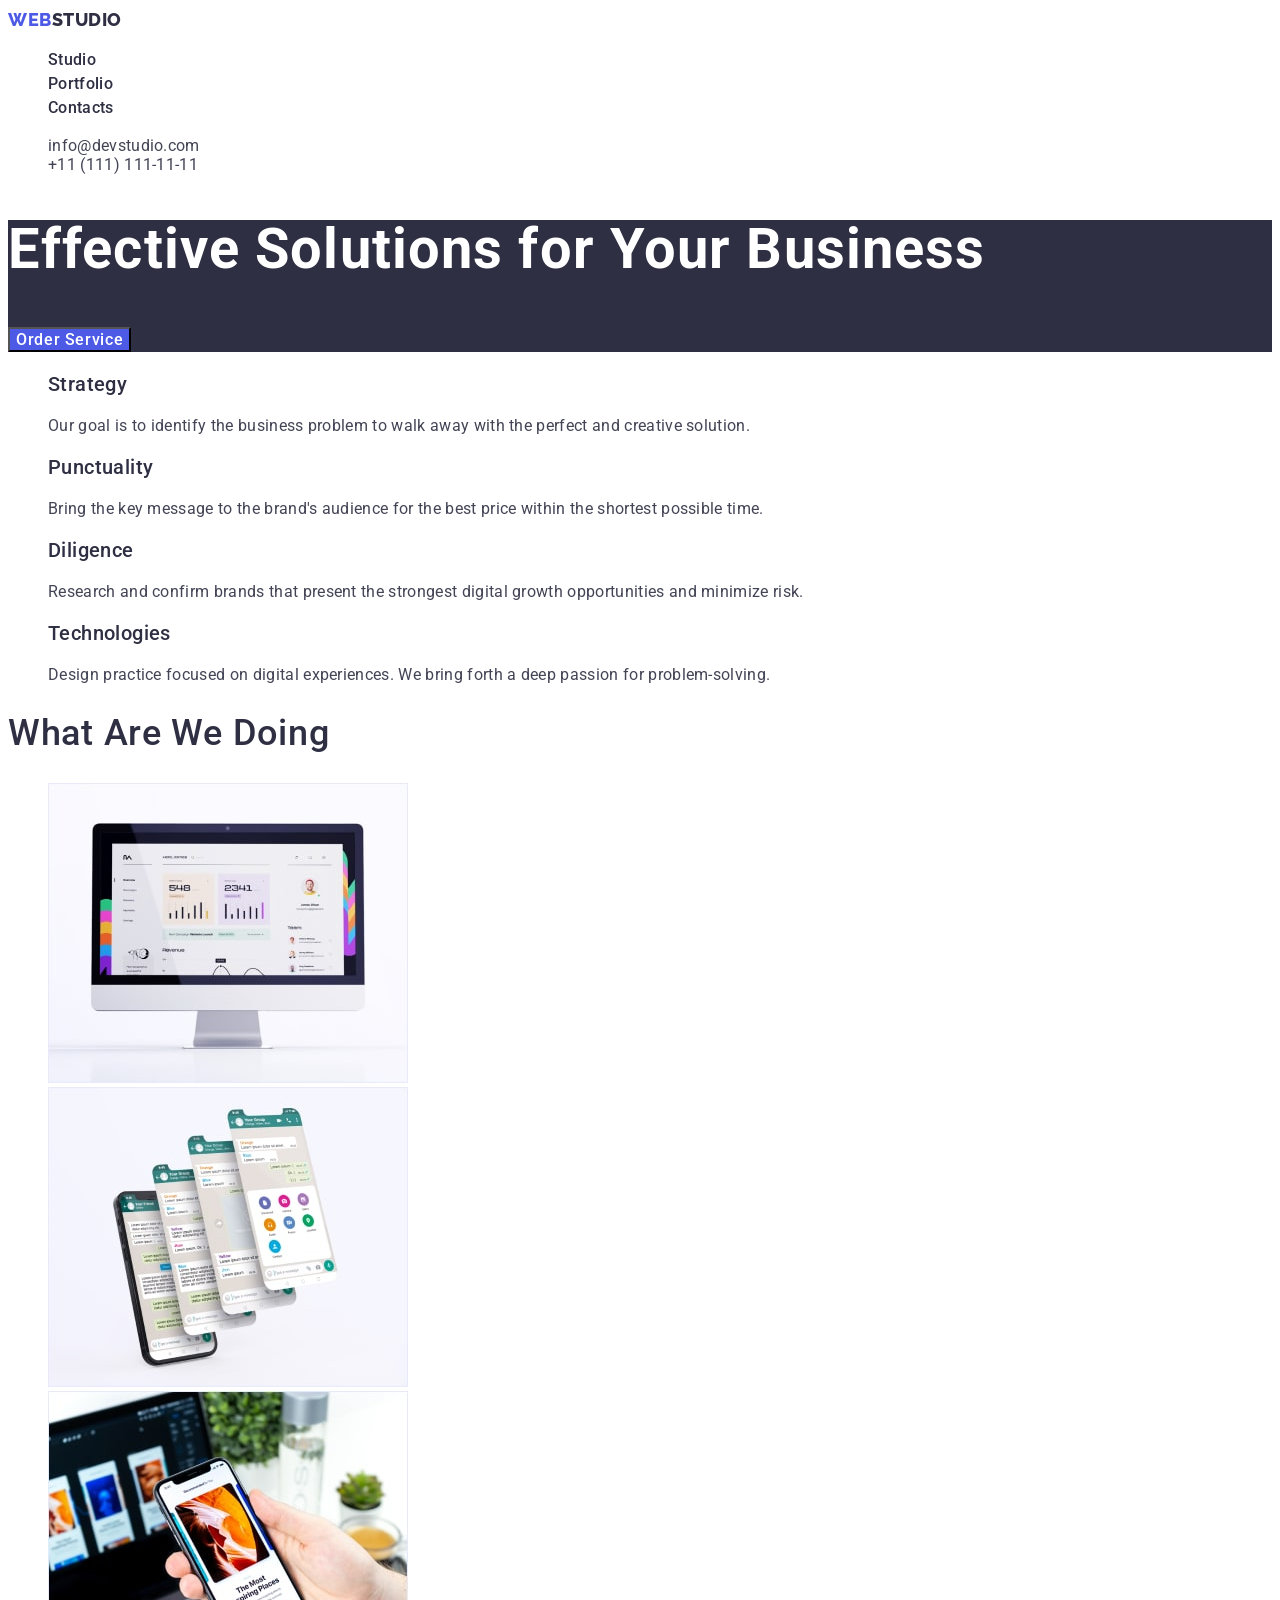
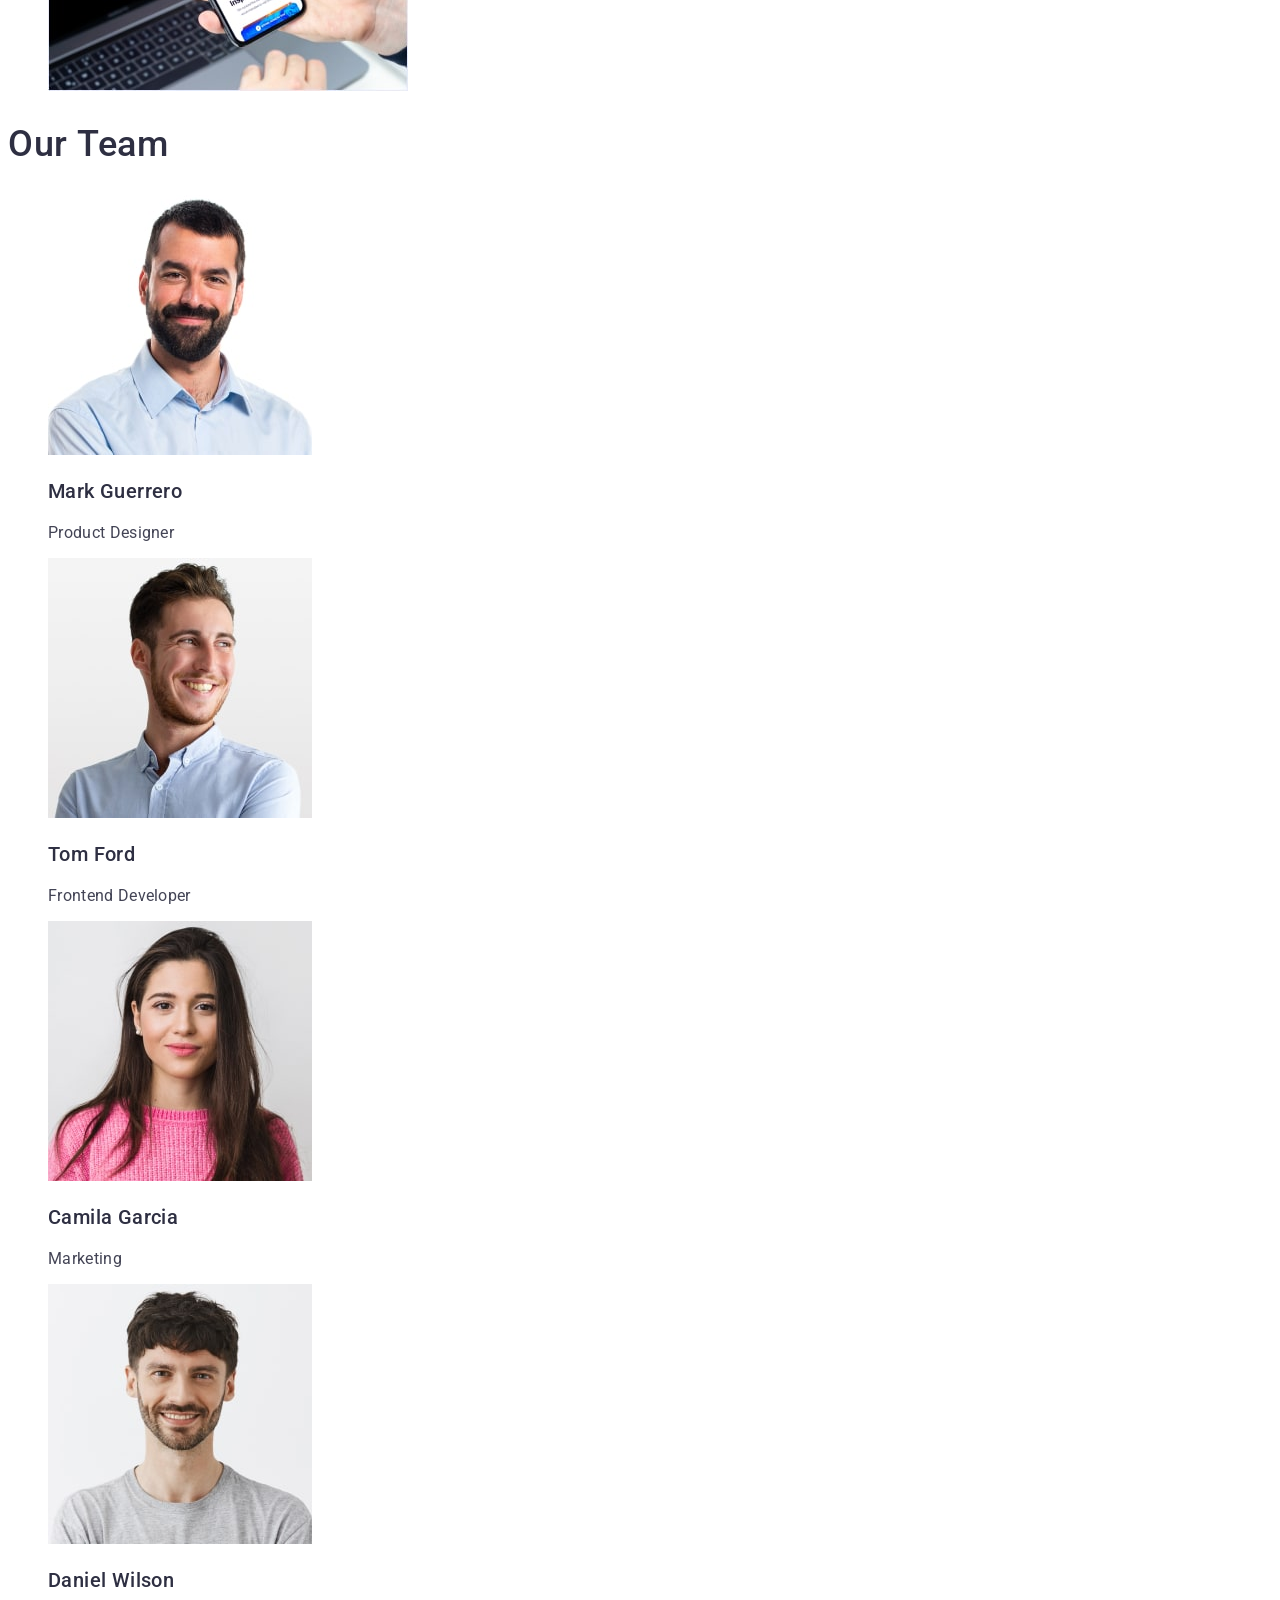
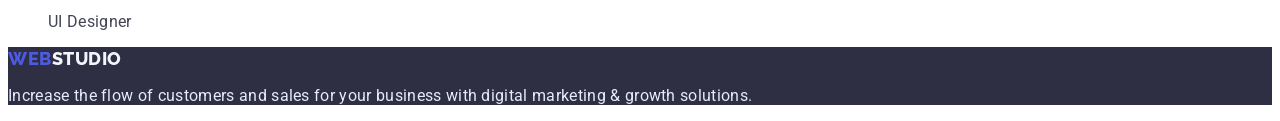
==== index.html @ fef31eae "Homework 3 start" ====
<!DOCTYPE html>
<html lang="en">
<head>
    <meta charset="UTF-8">
    <meta http-equiv="X-UA-Compatible" content="IE=edge">
    <meta name="viewport" content="width=device-width, initial-scale=1.0">
    <link rel="preconnect" href="https://fonts.googleapis.com">
    <link rel="preconnect" href="https://fonts.gstatic.com" crossorigin>
    <link href="https://fonts.googleapis.com/css2?family=Raleway:wght@800&family=Roboto:wght@400;500;700;900&display=swap" rel="stylesheet">
    <link rel="stylesheet" href="./css/styles.css" />
    <title>WEBStudio</title>
</head>
<body>
    <header>
        <nav>
            <a class="logo" href="./index.html">WEB<span class="logo-studio">STUDIO</span>
            </a>
            <ul class="list">
                <li><a class="main-menu" href="./index.html">Studio</a></li>
                <li><a class="main-menu" href="./portfolio.html">Portfolio</a></li>
                <li><a class="main-menu" href="./index.html">Contacts</a></li>
            </ul>
        </nav>
        <ul class="list">
            <li><a class="contacts" href=mailto:info@devstudio.com">info@devstudio.com</a></li>
            <li><a class="contacts" href="tel:+11(111)1111111">+11 (111) 111-11-11</a></li>
        </ul>
    </header>
    <main>
        <section class="hero-section">
            <h1 class="hero-title">Effective Solutions for Your Business</h1>
            <button class="button-order" type="button">Order Service</button>
        </section>
        <section>
            <h2 hidden>Benefits</h2>
            <ul class="list">
                <li>
                    <h3 class="benefits-title">Strategy</h3>
                    <p class="benefits-text">Our goal is to identify the business problem to walk away with the perfect and creative solution. </p>
                </li>
                <li>
                    <h3 class="benefits-title">Punctuality</h3>
                    <p class="benefits-text">Bring the key message to the brand's audience for the best price within the shortest possible time.</p>
                </li>
                <li>
                    <h3 class="benefits-title">Diligence</h3>
                    <p class="benefits-text">Research and confirm brands that present the strongest digital growth opportunities and minimize risk.</p>
                </li>
                <li>
                    <h3 class="benefits-title">Technologies</h3>
                    <p class="benefits-text">Design practice focused on digital experiences. We bring forth a deep passion for problem-solving.</p>
                </li>
            </ul>
        </section>
        <section>
            <h2 class="work-title">What are we doing</h2>
            <ul class="list">
                <li>
                    <img width="360" height="300" src="./images/image1.jpg" alt="Desktop computer">
                </li>
                <li>
                    <img width="360" height="300" src="./images/image2.jpg" alt="Mobile phone">
                </li>
                <li>
                    <img width="360" height="300" src="./images/image3.jpg" alt="Notebook and mobile">
                </li>
            </ul>
        </section>
        <section>
            <h2 class="work-title">Our Team</h2>
            <ul class="list">
                <li>
                    <img width="264" height="260" src="./images/photo1.jpg" alt="Mark Guerrero Product Designer">
                    <h3 class="benefits-title">Mark Guerrero</h3>
                    <p class="benefits-text">Product Designer</p>
                </li>
                <li>
                    <img width="264" height="260" src="./images/photo2.jpg" alt="Tom Ford Frontend Developer">
                    <h3 class="benefits-title">Tom Ford</h3>
                    <p class="benefits-text">Frontend Developer</p>
                </li>
                <li>
                    <img width="264" height="260" src="./images/photo3.jpg" alt="Camila Garcia Marketing">
                    <h3 class="benefits-title">Camila Garcia</h3>
                    <p class="benefits-text">Marketing</p>
                </li>
                <li>
                    <img width="264" height="260" src="./images/photo4.jpg" alt="Daniel Wilson UI Designer">
                    <h3 class="benefits-title">Daniel Wilson</h3>
                    <p class="benefits-text">UI Designer</p>
                </li>
            </ul>
        </section>
    </main>
    <footer>
        <a class="logo" href="./index.html">WEB<span class="logo-studio-footer">STUDIO</span>
        </a>
        <p class="footer-text">
            Increase the flow of customers and 
            sales for your business with digital 
            marketing & growth solutions.
        </p>
    </footer>
</body>
</html>
---- css/styles.css ----
:root {
    --textbasecolor:#2e2f42; /* базовый цвет шрифта*/
    --buttonbasecolor:#4d5ae5; /* цвет кнопки, эффекты */
    --textsecondcolor: #434455; /* второй цвет шрифта*/
    --addtextcolor: #ffffff; /*доп цвет заголовков, кнопок*/
    --buttonbackcol: #404BBF; /*цвет бека кнопки*/
    --footertextcol: #E7E9FC; /*цвет текста в футере*/
    --footerlogocol: #f4f4fd; /*цвет лого STUDIO в футере*/
}
body {
    font-family: 'Roboto', sans-serif;
    font-size: 16px;
    letter-spacing: 0.02em;
    color: var(--textbasecolor);
}
footer {
    background-color: var(--textbasecolor);
}
.link {
    text-decoration: none;
}
.list {
    list-style: none;
}
.logo {
    font-family: "Raleway", sans-serif;
    font-weight: 800;
    font-size: 18px;
    line-height: 1.33;
    letter-spacing: 0.03em;
    text-transform: uppercase;
    text-decoration: none;
    color: var(--buttonbasecolor);
}
.logo-studio {
    font-family: "Raleway", sans-serif;
    font-weight: 800;
    font-size: 18px;
    line-height: 1.33;
    letter-spacing: 0.03em;
    text-transform: uppercase;
    color:var(--textbasecolor);
}
.logo-studio-footer {
    font-family: "Raleway", sans-serif;
    font-weight: 800;
    font-size: 18px;
    line-height: 1.33;
    letter-spacing: 0.03em;
    text-transform: uppercase;
    color: var(--footerlogocol);
}
.main-menu { 
    font-weight: 500;
    font-size: 16px;
    line-height: 1.5;
    letter-spacing: 0.02em;
    color: var(--textbasecolor);
    text-decoration: none;
}
.main-menu:hover {
    color :var(--textsecondcolor);
}
.main-menu:focus {
    color: var(--buttonbasecolor);
}
.contacts {
    text-decoration: none;
    color:var(--textsecondcolor);
}
.contacts:hover, .contacts:focus {
    color: var(--buttonbasecolor);
}
.hero-section {
    background: var(--textbasecolor);
}
.hero-title {
    font-weight: 700;
    font-size: 56px;
    line-height: 1.07;
    letter-spacing: 0.02em;
    color: var(--addtextcolor);  
}
.button-order {
    font-family: inherit;
    font-weight: 500;
    font-size: 16px;
    line-height: 1.19;
    letter-spacing: 0.04em;
    color: var(--addtextcolor);
    background-color: var(--buttonbasecolor);
    cursor:pointer;
}
.button-order:hover {
    background-color: var(--buttonbasecolor);
}
.button-order:focus {
    background-color: var(--buttonbackcol);
}
.benefits-title {
    font-weight: 500;
    font-size: 20px;
    line-height: 1.2;
    letter-spacing: 0.02em;
    color:var(--textbasecolor);
}
.benefits-text {
    color:var(--textsecondcolor);
}
.work-title {
    font-weight: 500;
    font-size: 36px;
    line-height: 1.1;
    letter-spacing: 0.02em;
    color: var(--textbasecolor);
    text-transform: capitalize;
}
.footer-text {
    color: var(--footertextcol);
}
.button-filter {
    font-family: inherit;
    font-weight: 500;
    font-size: 16px;
    line-height: 1.2;
    letter-spacing: 0.04em;
    color: var(--buttonbasecolor);
    cursor:pointer;
}
.button-filter:hover, .button-filter:focus {
    background: var(--buttonbasecolor);
    color : var(--addtextcolor)
}
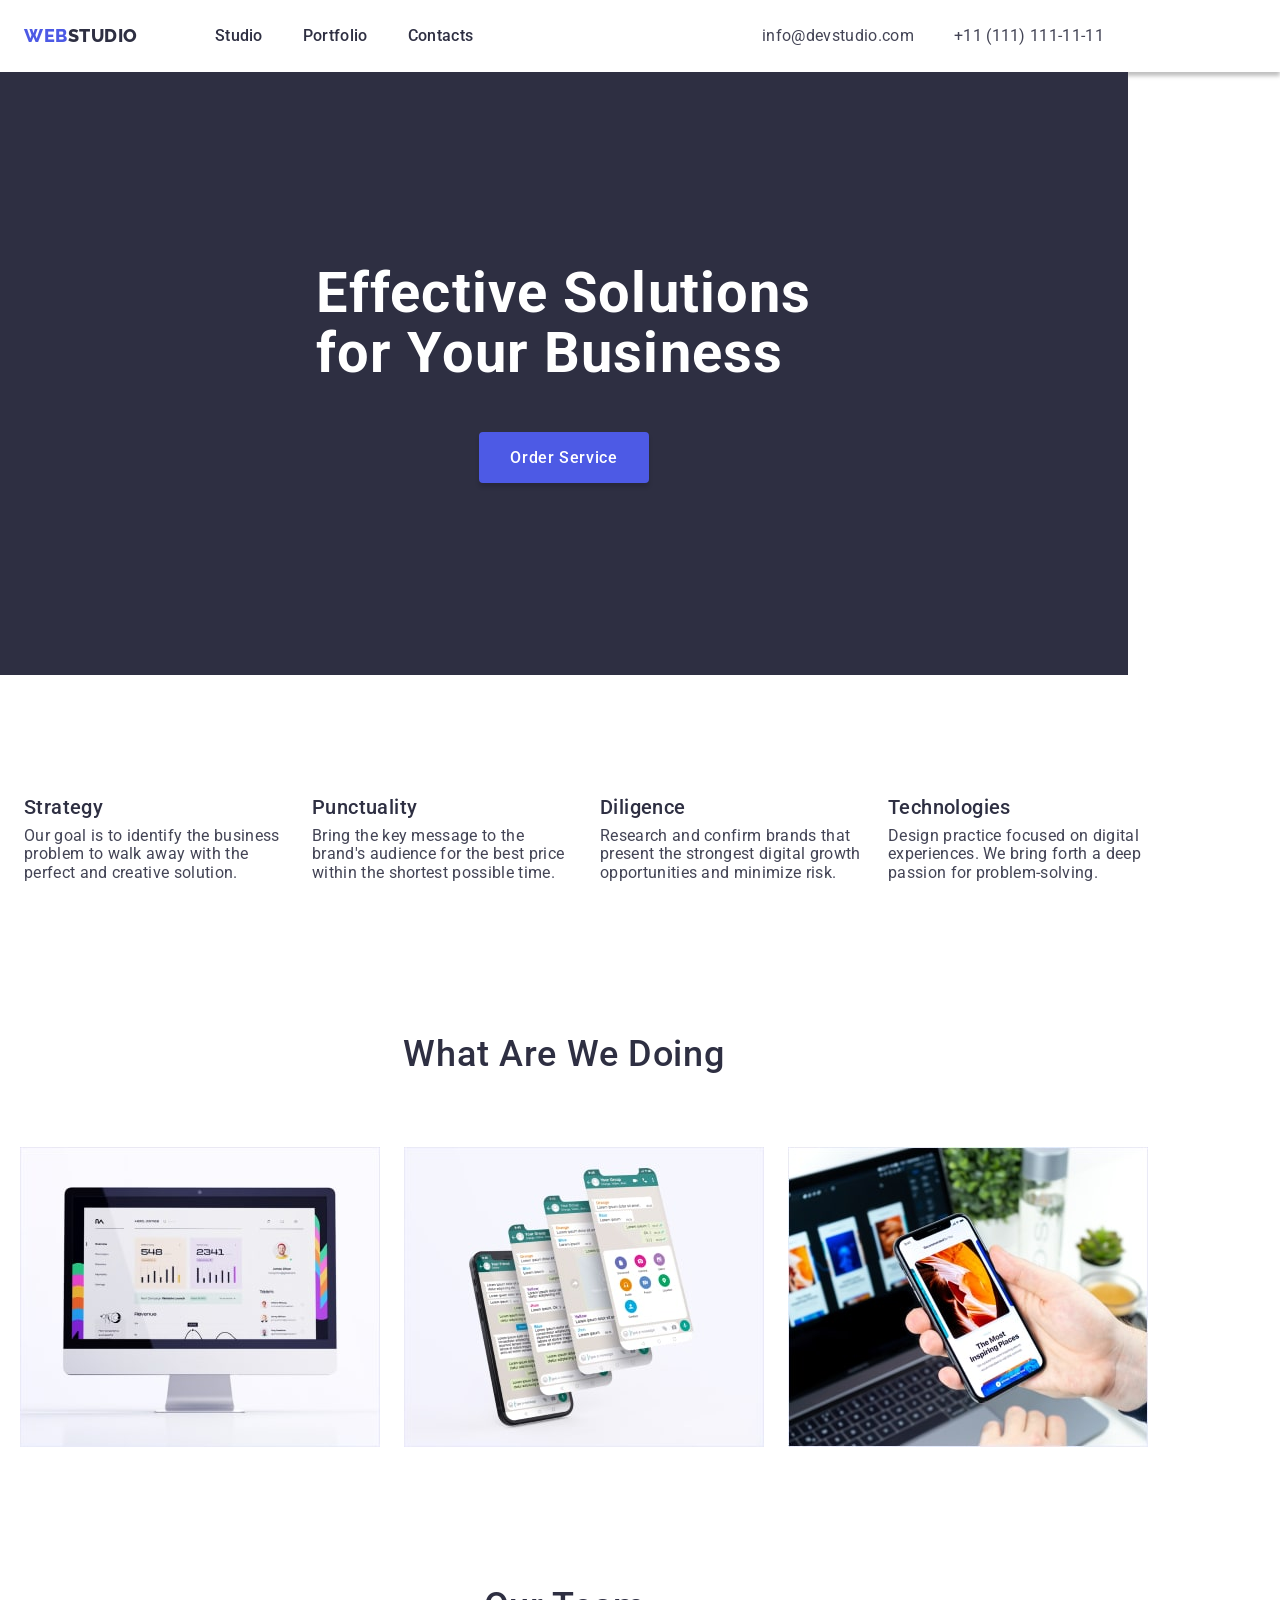
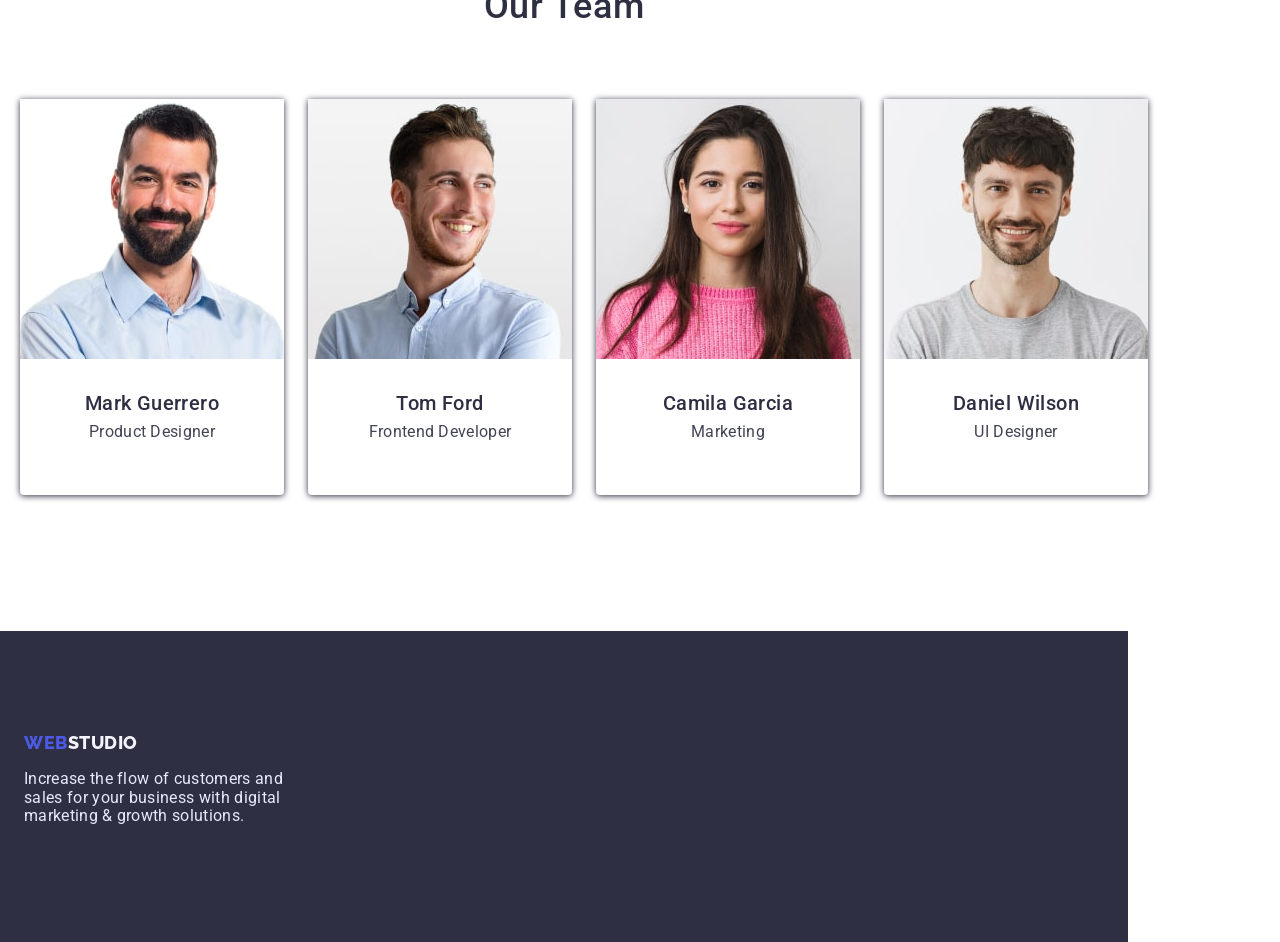
==== commit a7bad0fd: "остановился на списке портфолио" ====
--- a/index.html
+++ b/index.html
@@ -4,6 +4,8 @@
     <meta charset="UTF-8">
     <meta http-equiv="X-UA-Compatible" content="IE=edge">
     <meta name="viewport" content="width=device-width, initial-scale=1.0">
+    <link rel="stylesheet"
+    href="https://cdnjs.cloudflare.com/ajax/libs/modern-normalize/1.0.0/modern-normalize.min.css"/>
     <link rel="preconnect" href="https://fonts.googleapis.com">
     <link rel="preconnect" href="https://fonts.gstatic.com" crossorigin>
     <link href="https://fonts.googleapis.com/css2?family=Raleway:wght@800&family=Roboto:wght@400;500;700;900&display=swap" rel="stylesheet">
@@ -11,95 +13,107 @@
     <title>WEBStudio</title>
 </head>
 <body>
-    <header>
-        <nav>
-            <a class="logo" href="./index.html">WEB<span class="logo-studio">STUDIO</span>
-            </a>
-            <ul class="list">
-                <li><a class="main-menu" href="./index.html">Studio</a></li>
-                <li><a class="main-menu" href="./portfolio.html">Portfolio</a></li>
-                <li><a class="main-menu" href="./index.html">Contacts</a></li>
+    <header class="header">
+        <div class="container">
+            <nav>
+                <a class="logo" href="./index.html">WEB<span class="logo-studio">STUDIO</span></a>
+                <ul class="list-menu">
+                    <li><a class="menu" href="./index.html">Studio</a></li>
+                    <li><a class="menu" href="./portfolio.html">Portfolio</a></li>
+                    <li><a class="menu" href="./index.html">Contacts</a></li>
+                </ul>
+            </nav>
+            <ul class="list-contacts">
+                <li><a class="contacts" href=mailto:info@devstudio.com">info@devstudio.com</a></li>
+                <li><a class="contacts" href="tel:+11(111)1111111">+11 (111) 111-11-11</a></li>
             </ul>
-        </nav>
-        <ul class="list">
-            <li><a class="contacts" href=mailto:info@devstudio.com">info@devstudio.com</a></li>
-            <li><a class="contacts" href="tel:+11(111)1111111">+11 (111) 111-11-11</a></li>
-        </ul>
+        </div>
     </header>
     <main>
-        <section class="hero-section">
-            <h1 class="hero-title">Effective Solutions for Your Business</h1>
-            <button class="button-order" type="button">Order Service</button>
+        <section>
+            <div class="hero-container">
+                <h1 class="hero-title">Effective Solutions for Your Business</h1>
+                <button class="button-order" type="button">Order Service</button>
+           </div>
         </section>
         <section>
-            <h2 hidden>Benefits</h2>
-            <ul class="list">
-                <li>
-                    <h3 class="benefits-title">Strategy</h3>
-                    <p class="benefits-text">Our goal is to identify the business problem to walk away with the perfect and creative solution. </p>
-                </li>
-                <li>
-                    <h3 class="benefits-title">Punctuality</h3>
-                    <p class="benefits-text">Bring the key message to the brand's audience for the best price within the shortest possible time.</p>
-                </li>
-                <li>
-                    <h3 class="benefits-title">Diligence</h3>
-                    <p class="benefits-text">Research and confirm brands that present the strongest digital growth opportunities and minimize risk.</p>
-                </li>
-                <li>
-                    <h3 class="benefits-title">Technologies</h3>
-                    <p class="benefits-text">Design practice focused on digital experiences. We bring forth a deep passion for problem-solving.</p>
-                </li>
-            </ul>
+            <div class="container">
+                <h2 hidden>Benefits</h2>
+                <ul class="benefits-list">
+                    <li class="benefits-item">
+                        <h3 class="benefits-title">Strategy</h3>
+                        <p class="benefits-text">Our goal is to identify the business problem to walk away with the perfect and creative solution. </p>
+                    </li>
+                    <li class="benefits-item">
+                        <h3 class="benefits-title">Punctuality</h3>
+                        <p class="benefits-text">Bring the key message to the brand's audience for the best price within the shortest possible time.</p>
+                    </li>
+                    <li class="benefits-item">
+                        <h3 class="benefits-title">Diligence</h3>
+                        <p class="benefits-text">Research and confirm brands that present the strongest digital growth opportunities and minimize risk.</p>
+                    </li>
+                    <li class="benefits-item">
+                        <h3 class="benefits-title">Technologies</h3>
+                        <p class="benefits-text">Design practice focused on digital experiences. We bring forth a deep passion for problem-solving.</p>
+                    </li>
+                </ul>
+            </div>
         </section>
         <section>
-            <h2 class="work-title">What are we doing</h2>
-            <ul class="list">
-                <li>
-                    <img width="360" height="300" src="./images/image1.jpg" alt="Desktop computer">
-                </li>
-                <li>
-                    <img width="360" height="300" src="./images/image2.jpg" alt="Mobile phone">
-                </li>
-                <li>
-                    <img width="360" height="300" src="./images/image3.jpg" alt="Notebook and mobile">
-                </li>
-            </ul>
+            <div class="work-container">
+                <h2 class="work-title">What are we doing</h2>
+                <ul class="work-list">
+                    <li class="work-item">
+                        <img width="360" height="300" src="./images/image1.jpg" alt="Desktop computer">
+                    </li>
+                    <li class="work-item">
+                        <img width="360" height="300" src="./images/image2.jpg" alt="Mobile phone">
+                    </li>
+                    <li class="work-item">
+                        <img width="360" height="300" src="./images/image3.jpg" alt="Notebook and mobile">
+                    </li>
+                </ul>
+            </div>
         </section>
         <section>
-            <h2 class="work-title">Our Team</h2>
-            <ul class="list">
-                <li>
-                    <img width="264" height="260" src="./images/photo1.jpg" alt="Mark Guerrero Product Designer">
-                    <h3 class="benefits-title">Mark Guerrero</h3>
-                    <p class="benefits-text">Product Designer</p>
-                </li>
-                <li>
-                    <img width="264" height="260" src="./images/photo2.jpg" alt="Tom Ford Frontend Developer">
-                    <h3 class="benefits-title">Tom Ford</h3>
-                    <p class="benefits-text">Frontend Developer</p>
-                </li>
-                <li>
-                    <img width="264" height="260" src="./images/photo3.jpg" alt="Camila Garcia Marketing">
-                    <h3 class="benefits-title">Camila Garcia</h3>
-                    <p class="benefits-text">Marketing</p>
-                </li>
-                <li>
-                    <img width="264" height="260" src="./images/photo4.jpg" alt="Daniel Wilson UI Designer">
-                    <h3 class="benefits-title">Daniel Wilson</h3>
-                    <p class="benefits-text">UI Designer</p>
-                </li>
-            </ul>
+            <div class="team-container">
+                <h2 class="work-title">Our Team</h2>
+                <ul class="team-list">
+                    <li class="team-card">
+                        <img width="264" height="260" src="./images/photo1.jpg" alt="Mark Guerrero Product Designer">
+                        <h3 class="benefits-title">Mark Guerrero</h3>
+                        <p class="benefits-text">Product Designer</p>
+                    </li>
+                    <li class="team-card">
+                        <img width="264" height="260" src="./images/photo2.jpg" alt="Tom Ford Frontend Developer">
+                        <h3 class="benefits-title">Tom Ford</h3>
+                        <p class="benefits-text">Frontend Developer</p>
+                    </li>
+                    <li class="team-card">
+                        <img width="264" height="260" src="./images/photo3.jpg" alt="Camila Garcia Marketing">
+                        <h3 class="benefits-title">Camila Garcia</h3>
+                        <p class="benefits-text">Marketing</p>
+                    </li>
+                    <li class="team-card">
+                        <img width="264" height="260" src="./images/photo4.jpg" alt="Daniel Wilson UI Designer">
+                        <h3 class="benefits-title">Daniel Wilson</h3>
+                        <p class="benefits-text">UI Designer</p>
+                    </li>
+                </ul>
+                </div>
         </section>
     </main>
     <footer>
-        <a class="logo" href="./index.html">WEB<span class="logo-studio-footer">STUDIO</span>
-        </a>
-        <p class="footer-text">
-            Increase the flow of customers and 
-            sales for your business with digital 
-            marketing & growth solutions.
-        </p>
+        <div class="container-footer">
+            <div class="footer-logo">
+                <a class="logo" href="./index.html">WEB<span class="logo-studio-footer">STUDIO</span></a>
+                <p class="footer-text">
+                    Increase the flow of customers and 
+                    sales for your business with digital 
+                    marketing & growth solutions.
+                </p>
+            </div>
+        </div>
     </footer>
 </body>
 </html>
--- a/css/styles.css
+++ b/css/styles.css
@@ -1,3 +1,8 @@
+*,
+*::before,
+*::after {
+    box-sizing: border-box;
+}
 :root {
     --textbasecolor:#2e2f42; /* базовый цвет шрифта*/
     --buttonbasecolor:#4d5ae5; /* цвет кнопки, эффекты */
@@ -13,14 +18,54 @@
     letter-spacing: 0.02em;
     color: var(--textbasecolor);
 }
-footer {
-    background-color: var(--textbasecolor);
+
+h1,
+h2,
+h3,
+h4,
+h5,
+h6,
+p {
+    margin: 0;
+}
+/* общий стиль хедера для страницы studio и portfolio */
+.header {
+box-shadow: 0px 4px 4px 0px #00000040;
+}
+.container {
+    display: flex;
+    align-items: center;
+    width: 1128px;
+    padding-left: 24px;
+    padding-right: 24px;
+}
+.box-contacts {
+    margin-left: auto;
+} 
+.header nav {
+    display: flex;
 }
 .link {
     text-decoration: none;
 }
 .list {
     list-style: none;
+}
+.list-menu {
+    list-style: none;
+    gap: 40px;
+    display: flex;
+    align-items: center;
+    padding: 0px;
+    margin-left: 77px;
+}
+.list-contacts {
+    list-style: none;
+    gap: 40px;
+    display: flex;
+    align-items: right;
+    padding: 0px;
+    margin-left: auto;
 }
 .logo {
     font-family: "Raleway", sans-serif;
@@ -31,6 +76,9 @@
     text-transform: uppercase;
     text-decoration: none;
     color: var(--buttonbasecolor);
+    margin-left: 0px;
+    margin-top: 24px;
+    margin-bottom: 24px;
 }
 .logo-studio {
     font-family: "Raleway", sans-serif;
@@ -50,7 +98,7 @@
     text-transform: uppercase;
     color: var(--footerlogocol);
 }
-.main-menu { 
+.menu { 
     font-weight: 500;
     font-size: 16px;
     line-height: 1.5;
@@ -58,28 +106,42 @@
     color: var(--textbasecolor);
     text-decoration: none;
 }
-.main-menu:hover {
+.menu:hover {
     color :var(--textsecondcolor);
 }
-.main-menu:focus {
+.menu:focus {
     color: var(--buttonbasecolor);
 }
 .contacts {
     text-decoration: none;
     color:var(--textsecondcolor);
+
 }
 .contacts:hover, .contacts:focus {
     color: var(--buttonbasecolor);
 }
-.hero-section {
+/* конец общего хедера */
+/* страница Studio */
+.hero-container {
+    display: flex;
+    flex-direction: column;
+    align-items: center;
+    height: 603px;
     background: var(--textbasecolor);
+    width: 1128px;
+    padding-left: 24px;
+    padding-right: 24px;
 }
 .hero-title {
     font-weight: 700;
     font-size: 56px;
     line-height: 1.07;
     letter-spacing: 0.02em;
-    color: var(--addtextcolor);  
+    color: var(--addtextcolor);
+    width: 496px;  
+    height: 120px;
+    margin-top: 192px;
+    margin-bottom: 0px;
 }
 .button-order {
     font-family: inherit;
@@ -90,6 +152,14 @@
     color: var(--addtextcolor);
     background-color: var(--buttonbasecolor);
     cursor:pointer;
+    width: 170px;
+    height: 51px;
+    gap: 10px;
+    border-radius: 4px;
+    padding: 16px, 32px, 16px, 32px;
+    margin-top: 48px;
+    box-shadow: 0px 4px 4px 0px #00000026;
+    border: 2px solid var(--buttonbasecolor);
 }
 .button-order:hover {
     background-color: var(--buttonbasecolor);
@@ -104,8 +174,32 @@
     letter-spacing: 0.02em;
     color:var(--textbasecolor);
 }
+.benefits-list {
+    list-style: none;
+    display: flex;
+    margin-left: 0px;
+    margin-top: 120px;
+    justify-content: space-between;
+    padding: 0px;
+    height: 104px;
+    gap: 24px;
+}
+.benefits-item {
+    width: 264px;
+}
 .benefits-text {
+    margin-top: 8px;
+    height: 72px;
     color:var(--textsecondcolor);
+}
+.work-container {
+    display: flex;
+    flex-direction: column;
+    align-items: center;
+    width: 1128px;
+    padding-left: 24px;
+    padding-right: 24px;
+    margin-top: 120px;
 }
 .work-title {
     font-weight: 500;
@@ -115,8 +209,79 @@
     color: var(--textbasecolor);
     text-transform: capitalize;
 }
+.work-list {
+    list-style: none;
+    display: flex;
+    margin-top: 72px;
+    gap: 24px;
+}
+.work-item {
+}
+.team-container {
+    display: flex;
+    flex-direction: column;
+    align-items: center;
+    width: 1128px;
+    padding-left: 24px;
+    padding-right: 24px;
+    margin-top: 120px;
+}
+.team-list {
+    list-style: none;
+    display: flex;
+    margin-top: 72px;
+    gap: 24px;
+}
+.team-card {
+    width: 264px;
+    display: flex;
+    flex-direction: column;
+    align-items: center;
+    border-bottom-left-radius:  4px;
+    border-bottom-right-radius:  4px;
+    box-shadow: 0px 2px 1px 0px #2E2F42;
+    box-shadow: 0px 1px 1px 0px #2E2F42;
+    box-shadow: 0px 1px 6px 0px #2E2F42; 
+    overflow: hidden;
+}
+.team-card >.benefits-title{
+    margin-top: 32px;
+}
+.team-card>.benefits-text {
+    margin-top: 8px;
+}
+/* общий футер */
+.container-footer {
+    display: flex;
+    flex-direction: column;
+    align-items: flex-start;
+    width: 1128px;
+    padding-left: 24px;
+    padding-right: 24px;
+    margin-top: 120px;
+    background-color: var(--textbasecolor);
+}
+.footer-logo {
+    width: 264px;
+    margin-top: 100px;
+    margin-bottom: 100px;
+}
 .footer-text {
+    margin-top: 16px;
+    height: 72px;
     color: var(--footertextcol);
+}
+/* конец общего футера */
+/* страница Portfolio */
+.portfolio-buttons-list {
+    list-style: none;
+    display: flex;
+    justify-content: center;
+    width: 1128px;
+    padding-left: 24px;
+    padding-right: 24px;
+    margin-top: 96px;
+    column-gap: 24px;
 }
 .button-filter {
     font-family: inherit;
@@ -126,8 +291,35 @@
     letter-spacing: 0.04em;
     color: var(--buttonbasecolor);
     cursor:pointer;
+    border-radius: 4px;
+    border-color: #E7E9FC;
+    border-width: 1px;
+    border-style: inset;
+    padding: 8px 16px 8px 16px;
+    background-color:#F4F4FD;
 }
 .button-filter:hover, .button-filter:focus {
     background: var(--buttonbasecolor);
     color : var(--addtextcolor)
-}+}
+.container-portfolio {
+    max-width: 1128px;
+    display: flex;
+    /*margin-left: auto;
+    margin-right: auto;*/
+}
+.portfolio-list {
+    
+    display: flex;
+    /*flex-wrap: wrap;*/
+
+    
+}
+.portfolio-card {
+    list-style: none;
+    display: flex;
+    /*flex-wrap: wrap;*/
+}
+.portfolio-item {
+    display: flex;
+}
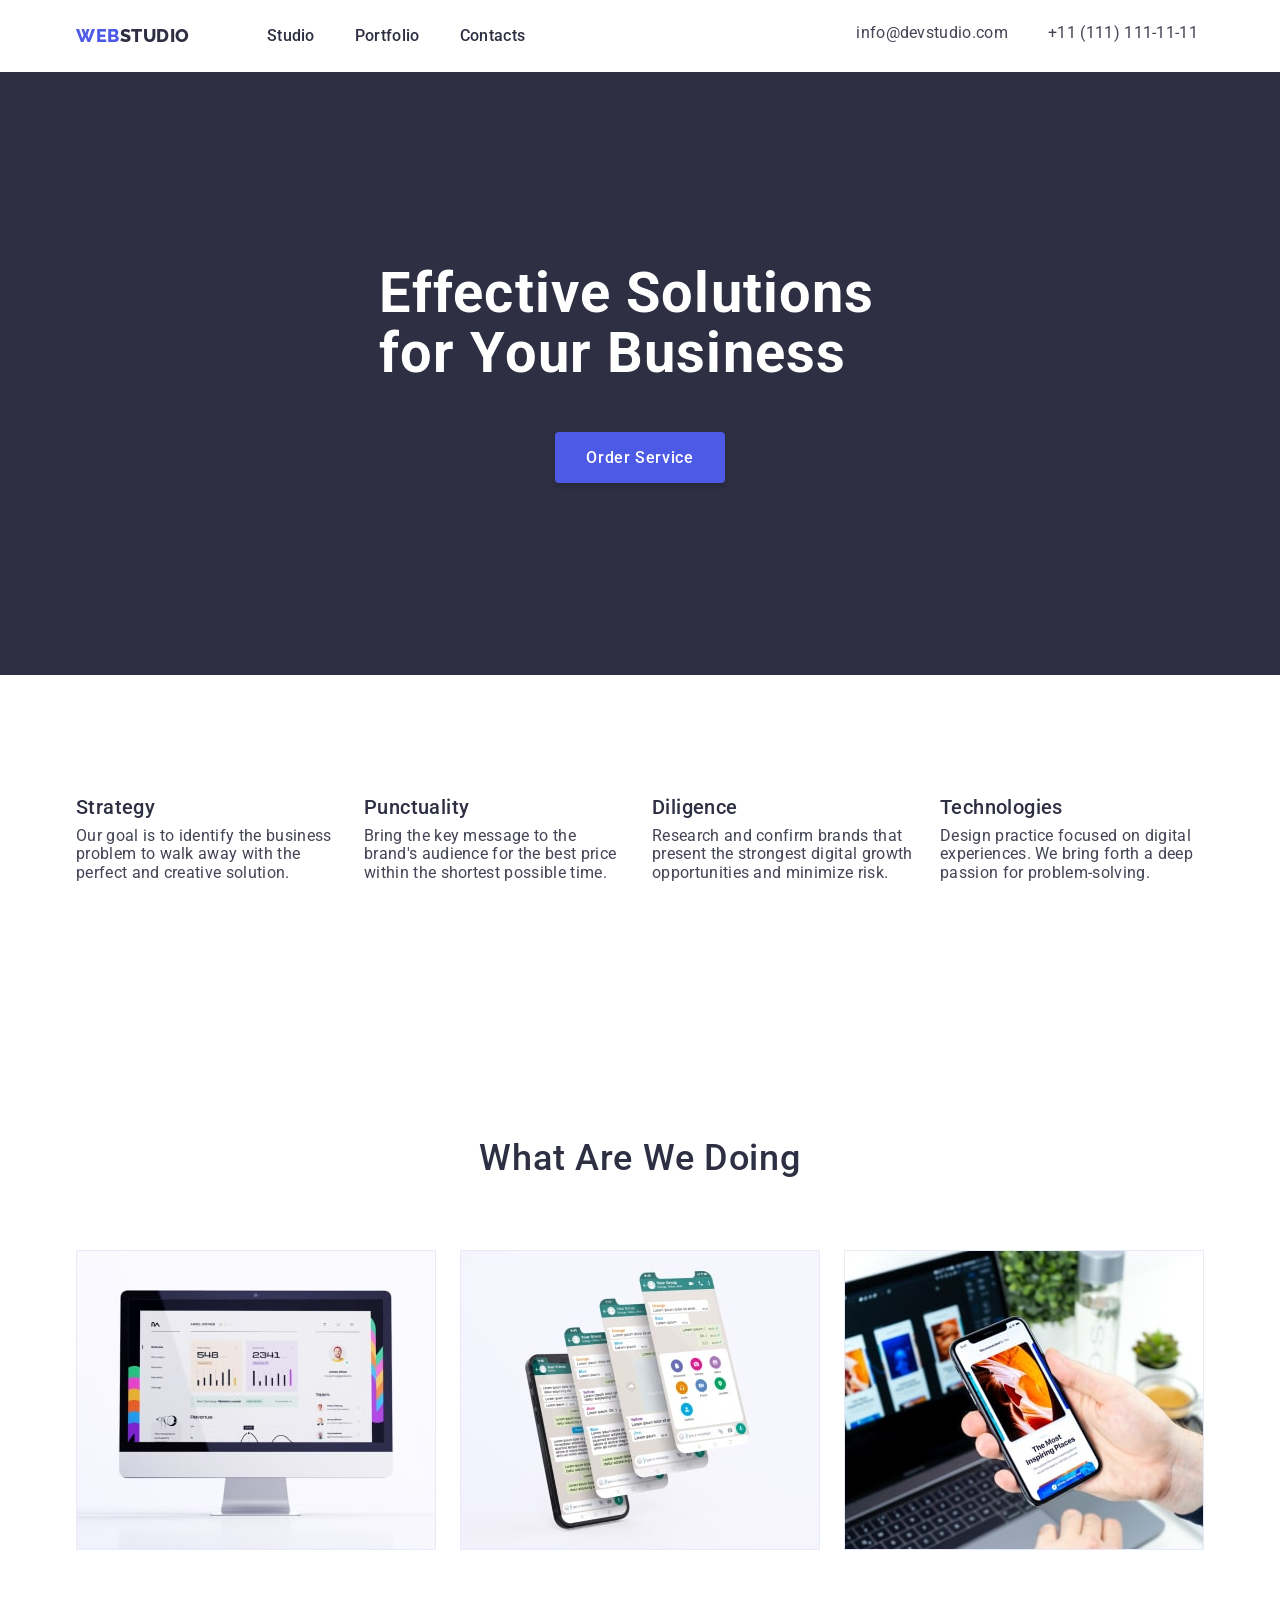
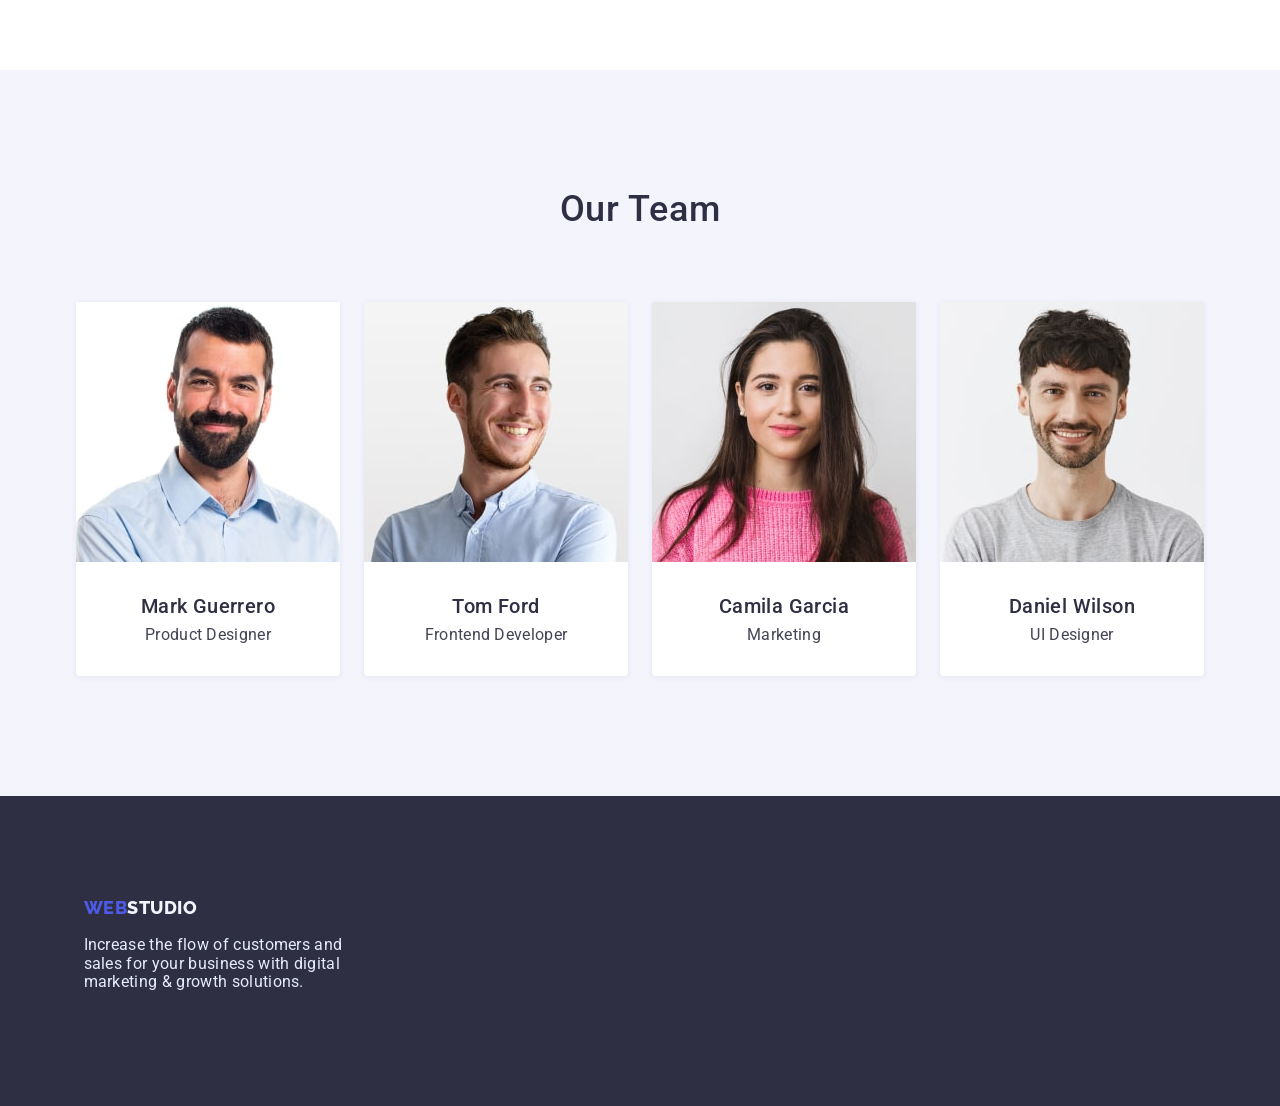
==== commit 2d352653: "Last version homework 2" ====
--- a/index.html
+++ b/index.html
@@ -30,19 +30,19 @@
         </div>
     </header>
     <main>
-        <section>
-            <div class="hero-container">
+        <section class="hero">
+            <div class="container">
                 <h1 class="hero-title">Effective Solutions for Your Business</h1>
                 <button class="button-order" type="button">Order Service</button>
            </div>
         </section>
-        <section>
+        <section class="benefits">
             <div class="container">
                 <h2 hidden>Benefits</h2>
                 <ul class="benefits-list">
                     <li class="benefits-item">
                         <h3 class="benefits-title">Strategy</h3>
-                        <p class="benefits-text">Our goal is to identify the business problem to walk away with the perfect and creative solution. </p>
+                        <p class="benefits-text">Our goal is to identify the business problem to walk away with the perfect and creative solution. </p>     
                     </li>
                     <li class="benefits-item">
                         <h3 class="benefits-title">Punctuality</h3>
@@ -59,8 +59,8 @@
                 </ul>
             </div>
         </section>
-        <section>
-            <div class="work-container">
+        <section class="work">
+            <div class="container">
                 <h2 class="work-title">What are we doing</h2>
                 <ul class="work-list">
                     <li class="work-item">
@@ -75,36 +75,44 @@
                 </ul>
             </div>
         </section>
-        <section>
-            <div class="team-container">
-                <h2 class="work-title">Our Team</h2>
+        <section class="team">
+            <div class="container">
+                <h2 class="team-title">Our Team</h2>
                 <ul class="team-list">
                     <li class="team-card">
                         <img width="264" height="260" src="./images/photo1.jpg" alt="Mark Guerrero Product Designer">
-                        <h3 class="benefits-title">Mark Guerrero</h3>
-                        <p class="benefits-text">Product Designer</p>
+                        <div class="team-card-text">
+                            <h3 class="benefits-title">Mark Guerrero</h3>
+                            <p class="team-text">Product Designer</p>
+                        </div>
                     </li>
                     <li class="team-card">
                         <img width="264" height="260" src="./images/photo2.jpg" alt="Tom Ford Frontend Developer">
-                        <h3 class="benefits-title">Tom Ford</h3>
-                        <p class="benefits-text">Frontend Developer</p>
+                        <div class="team-card-text">
+                            <h3 class="benefits-title">Tom Ford</h3>
+                            <p class="team-text">Frontend Developer</p>
+                        </div>
                     </li>
                     <li class="team-card">
                         <img width="264" height="260" src="./images/photo3.jpg" alt="Camila Garcia Marketing">
-                        <h3 class="benefits-title">Camila Garcia</h3>
-                        <p class="benefits-text">Marketing</p>
+                        <div class="team-card-text">
+                            <h3 class="benefits-title">Camila Garcia</h3>
+                            <p class="team-text">Marketing</p>
+                        </div>
                     </li>
                     <li class="team-card">
                         <img width="264" height="260" src="./images/photo4.jpg" alt="Daniel Wilson UI Designer">
-                        <h3 class="benefits-title">Daniel Wilson</h3>
-                        <p class="benefits-text">UI Designer</p>
+                        <div class="team-card-text">
+                            <h3 class="benefits-title">Daniel Wilson</h3>
+                            <p class="team-text">UI Designer</p>
+                        </div>
                     </li>
                 </ul>
                 </div>
         </section>
     </main>
-    <footer>
-        <div class="container-footer">
+    <footer class="footer">
+        <div class="container">
             <div class="footer-logo">
                 <a class="logo" href="./index.html">WEB<span class="logo-studio-footer">STUDIO</span></a>
                 <p class="footer-text">
--- a/css/styles.css
+++ b/css/styles.css
@@ -27,17 +27,20 @@
 h6,
 p {
     margin: 0;
+    padding: 0;
 }
 /* общий стиль хедера для страницы studio и portfolio */
 .header {
 box-shadow: 0px 4px 4px 0px #00000040;
 }
 .container {
-    display: flex;
-    align-items: center;
-    width: 1128px;
-    padding-left: 24px;
-    padding-right: 24px;
+    max-width: 1158px;
+    padding-left: 15px;
+    padding-right: 15px;
+    margin: 0 auto;
+}
+header .container {
+    display: flex;
 }
 .box-contacts {
     margin-left: auto;
@@ -56,16 +59,19 @@
     gap: 40px;
     display: flex;
     align-items: center;
-    padding: 0px;
-    margin-left: 77px;
+    padding: 24px 0px 24px 77px; 
+    margin: 0px 0px 0px 0px;
 }
 .list-contacts {
     list-style: none;
     gap: 40px;
     display: flex;
     align-items: right;
-    padding: 0px;
-    margin-left: auto;
+    padding: 24px 0px 24px 331px;
+    margin: 0px 0px 0px 0px;
+   /* margin-left: auto;
+    margin-top: 0px;
+    margin-bottom: 0px;*/
 }
 .logo {
     font-family: "Raleway", sans-serif;
@@ -76,9 +82,8 @@
     text-transform: uppercase;
     text-decoration: none;
     color: var(--buttonbasecolor);
-    margin-left: 0px;
-    margin-top: 24px;
-    margin-bottom: 24px;
+    padding: 24px 0px 24px 0px;
+    margin: 0px 0px 0px 0px;
 }
 .logo-studio {
     font-family: "Raleway", sans-serif;
@@ -115,33 +120,28 @@
 .contacts {
     text-decoration: none;
     color:var(--textsecondcolor);
-
 }
 .contacts:hover, .contacts:focus {
     color: var(--buttonbasecolor);
 }
 /* конец общего хедера */
 /* страница Studio */
-.hero-container {
+.hero .container {
     display: flex;
     flex-direction: column;
     align-items: center;
-    height: 603px;
+    padding: 192px 318px 192px 318px;
+}
+.hero {
     background: var(--textbasecolor);
-    width: 1128px;
-    padding-left: 24px;
-    padding-right: 24px;
+   /* padding: 192px 474px 291px 474px;*/
 }
 .hero-title {
     font-weight: 700;
     font-size: 56px;
     line-height: 1.07;
     letter-spacing: 0.02em;
-    color: var(--addtextcolor);
-    width: 496px;  
-    height: 120px;
-    margin-top: 192px;
-    margin-bottom: 0px;
+    color: var(--addtextcolor);  
 }
 .button-order {
     font-family: inherit;
@@ -177,11 +177,9 @@
 .benefits-list {
     list-style: none;
     display: flex;
-    margin-left: 0px;
-    margin-top: 120px;
+    margin: 0px;
     justify-content: space-between;
-    padding: 0px;
-    height: 104px;
+    padding: 120px 0px 120px 0px;
     gap: 24px;
 }
 .benefits-item {
@@ -192,14 +190,13 @@
     height: 72px;
     color:var(--textsecondcolor);
 }
-.work-container {
+.work {
+    padding: 120px 0px 0px 0px;
+}
+.work .container {
     display: flex;
     flex-direction: column;
     align-items: center;
-    width: 1128px;
-    padding-left: 24px;
-    padding-right: 24px;
-    margin-top: 120px;
 }
 .work-title {
     font-weight: 500;
@@ -212,59 +209,68 @@
 .work-list {
     list-style: none;
     display: flex;
-    margin-top: 72px;
+    margin: 0px;
+    padding: 72px 0px 0px 0px;
     gap: 24px;
 }
 .work-item {
 }
-.team-container {
+.team {
+    background-color: #F4F4FD ;
+    margin-top: 120px;
+}
+.team-text {
+    color:var(--textsecondcolor);
+    margin-top: 8px;
+}
+.team .container {
     display: flex;
     flex-direction: column;
     align-items: center;
-    width: 1128px;
-    padding-left: 24px;
-    padding-right: 24px;
+}
+.team-title {
+    font-weight: 500;
+    font-size: 36px;
+    line-height: 1.1;
+    letter-spacing: 0.02em;
+    color: var(--textbasecolor);
+    text-transform: capitalize;
     margin-top: 120px;
 }
 .team-list {
     list-style: none;
     display: flex;
-    margin-top: 72px;
+    margin: 0px;
+    padding: 72px 0px 120px 0px;
     gap: 24px;
 }
 .team-card {
-    width: 264px;
-    display: flex;
-    flex-direction: column;
-    align-items: center;
     border-bottom-left-radius:  4px;
     border-bottom-right-radius:  4px;
-    box-shadow: 0px 2px 1px 0px #2E2F42;
-    box-shadow: 0px 1px 1px 0px #2E2F42;
-    box-shadow: 0px 1px 6px 0px #2E2F42; 
+    box-shadow: 0px 2px 1px 0px rgba(46, 47, 66, 0.08);
+    box-shadow: 0px 1px 1px 0px rgba(46, 47, 66, 0.16);
+    box-shadow: 0px 1px 6px 0px rgba(46, 47, 66, 0.08); 
+    background-color: #ffffff;
     overflow: hidden;
 }
-.team-card >.benefits-title{
-    margin-top: 32px;
-}
-.team-card>.benefits-text {
-    margin-top: 8px;
+.team-card-text {
+    display: flex;
+    flex-direction: column;
+    align-items: center;
+    padding: 32px 16px 32px 16px;
 }
 /* общий футер */
-.container-footer {
-    display: flex;
-    flex-direction: column;
-    align-items: flex-start;
-    width: 1128px;
-    padding-left: 24px;
-    padding-right: 24px;
-    margin-top: 120px;
+.footer {
     background-color: var(--textbasecolor);
+    padding: 100px 0px 100px 15px;
+}
+footer .logo {
+    padding: 0px;
 }
 .footer-logo {
     width: 264px;
-    margin-top: 100px;
-    margin-bottom: 100px;
+    height: 110px;
+    
 }
 .footer-text {
     margin-top: 16px;
@@ -277,11 +283,9 @@
     list-style: none;
     display: flex;
     justify-content: center;
-    width: 1128px;
-    padding-left: 24px;
-    padding-right: 24px;
-    margin-top: 96px;
     column-gap: 24px;
+    padding: 96px 0px 72px 0px;
+    margin: 0px;
 }
 .button-filter {
     font-family: inherit;
@@ -302,24 +306,38 @@
     background: var(--buttonbasecolor);
     color : var(--addtextcolor)
 }
-.container-portfolio {
-    max-width: 1128px;
-    display: flex;
-    /*margin-left: auto;
-    margin-right: auto;*/
+.portfolio {
 }
 .portfolio-list {
-    
-    display: flex;
-    /*flex-wrap: wrap;*/
-
-    
+    margin: 0px;
+    display: flex;
+    flex-wrap: wrap;
+    padding: 0 0 120px 0;
+    column-gap: 24px;
+    row-gap: 48px;
+}
+img {
+    display: block;
 }
 .portfolio-card {
     list-style: none;
-    display: flex;
-    /*flex-wrap: wrap;*/
 }
 .portfolio-item {
-    display: flex;
-}
+    padding: 32px 0px 32px 16px;
+    border: 0.5px solid #F4F4FD;
+    background-color: #ffffff;
+    box-shadow: 0px 1px 6px rgba(46, 47, 66, 0.08), 
+    0px 1px 1px rgba(46, 47, 66, 0.16), 
+    0px 2px 1px rgba(46, 47, 66, 0.08);
+}
+.portfolio-title {
+    font-weight: 500;
+    font-size: 20px;
+    line-height: 1.2;
+    letter-spacing: 0.02em;
+    color:var(--textbasecolor);
+}
+.portfolio-text {
+    margin-top: 8px;
+    color: var(--textsecondcolor);
+}
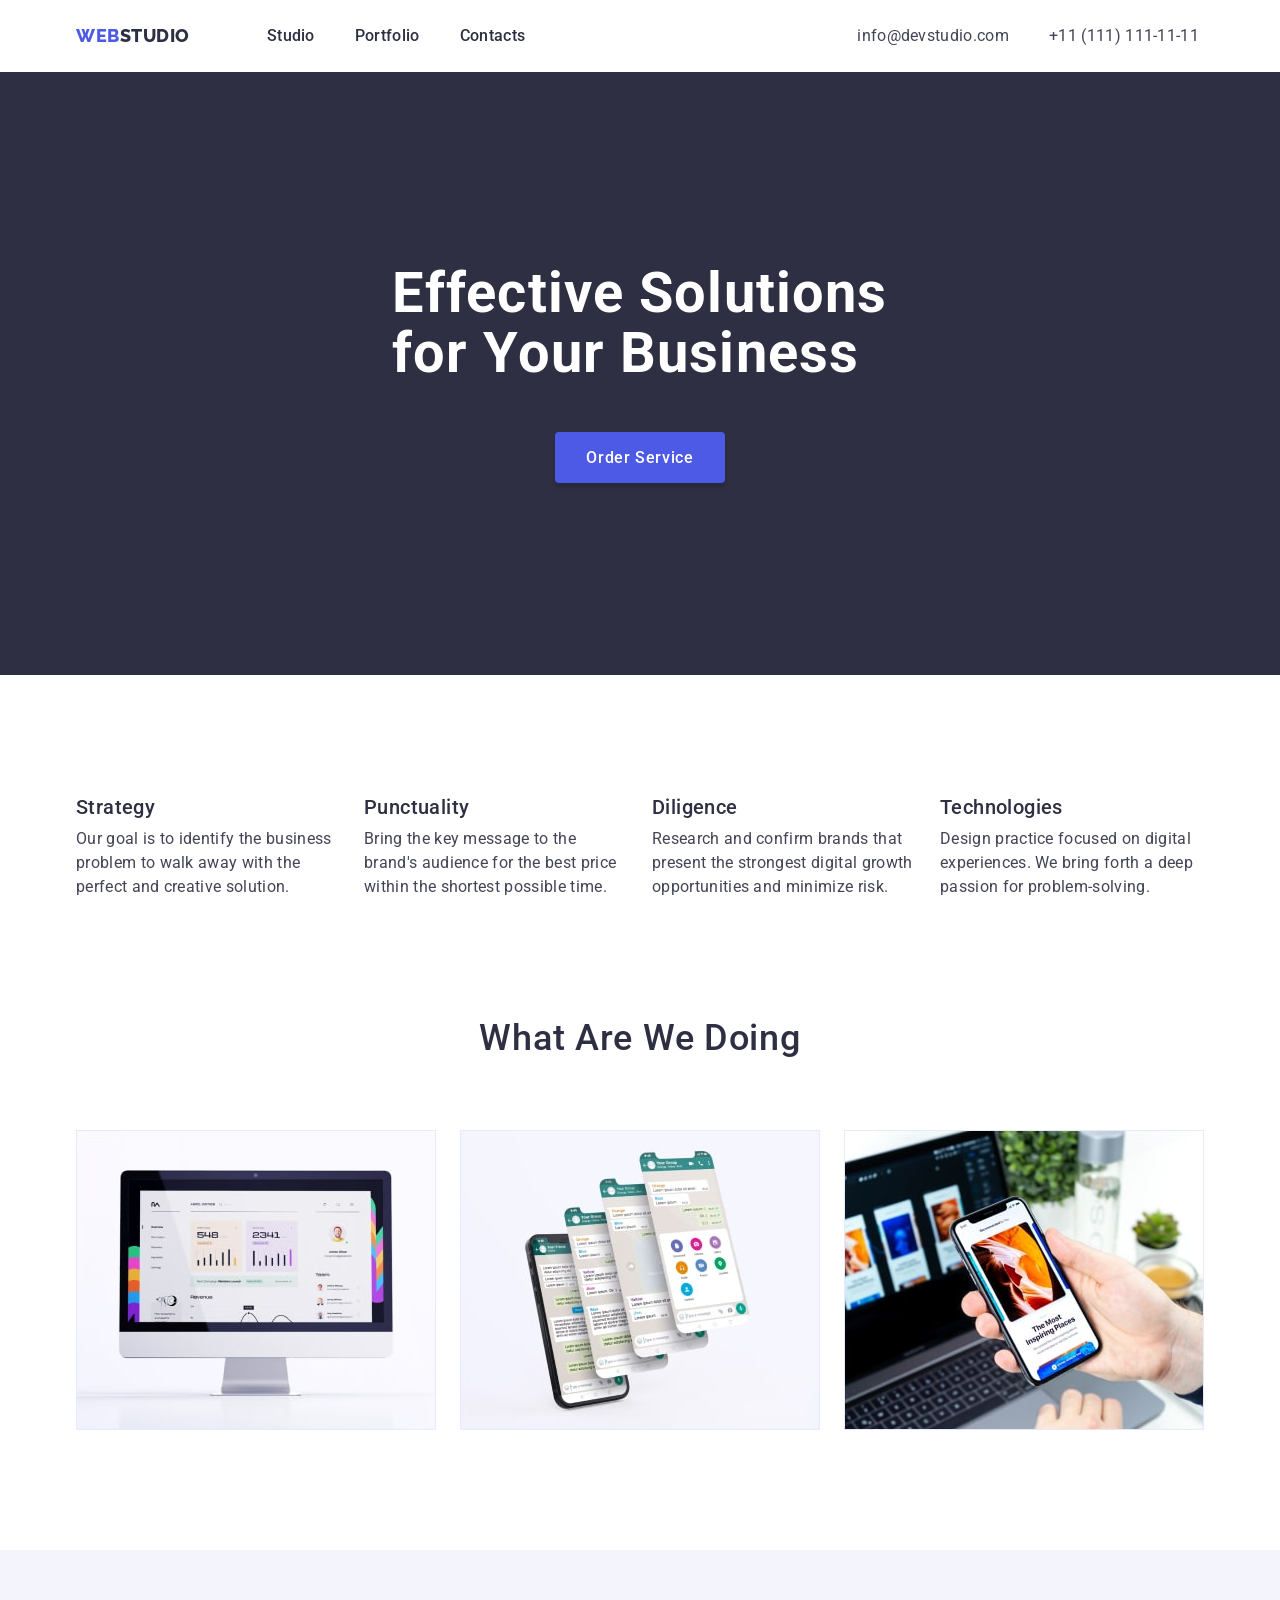
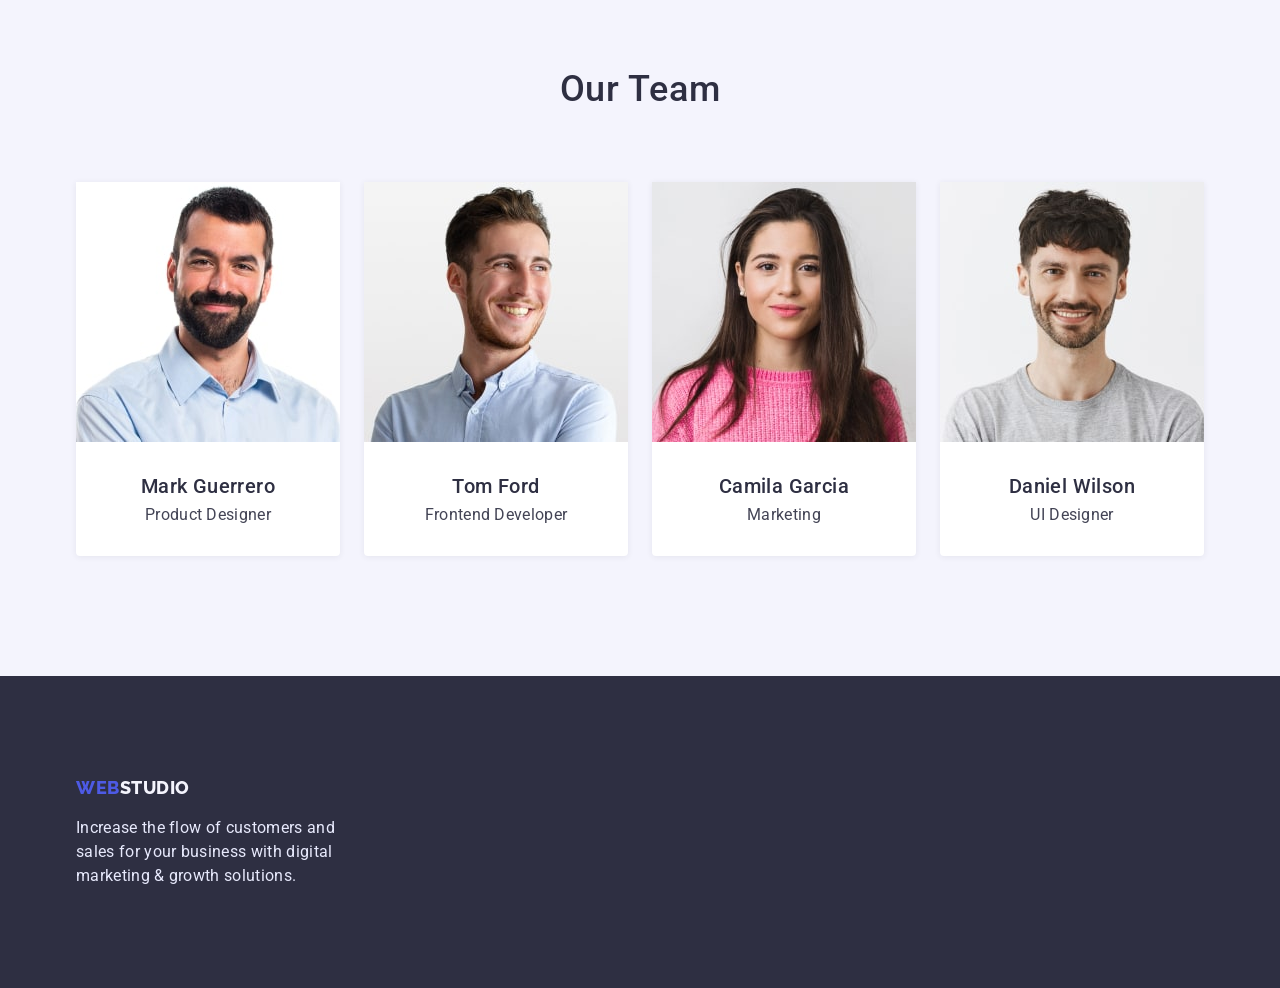
==== commit 815cd88b: "Доработки. Вариант 3" ====
--- a/index.html
+++ b/index.html
@@ -113,14 +113,12 @@
     </main>
     <footer class="footer">
         <div class="container">
-            <div class="footer-logo">
-                <a class="logo" href="./index.html">WEB<span class="logo-studio-footer">STUDIO</span></a>
-                <p class="footer-text">
-                    Increase the flow of customers and 
-                    sales for your business with digital 
-                    marketing & growth solutions.
-                </p>
-            </div>
+            <a class="logo" href="./index.html">WEB<span class="logo-studio-footer">STUDIO</span></a>
+            <p class="footer-text">
+                Increase the flow of customers and 
+                sales for your business with digital 
+                marketing & growth solutions.
+            </p>
         </div>
     </footer>
 </body>
--- a/css/styles.css
+++ b/css/styles.css
@@ -59,19 +59,8 @@
     gap: 40px;
     display: flex;
     align-items: center;
-    padding: 24px 0px 24px 77px; 
-    margin: 0px 0px 0px 0px;
-}
-.list-contacts {
-    list-style: none;
-    gap: 40px;
-    display: flex;
-    align-items: right;
-    padding: 24px 0px 24px 331px;
-    margin: 0px 0px 0px 0px;
-   /* margin-left: auto;
-    margin-top: 0px;
-    margin-bottom: 0px;*/
+    padding: 0; 
+    margin: 0px 0px 0px 77px;
 }
 .logo {
     font-family: "Raleway", sans-serif;
@@ -83,7 +72,7 @@
     text-decoration: none;
     color: var(--buttonbasecolor);
     padding: 24px 0px 24px 0px;
-    margin: 0px 0px 0px 0px;
+    margin: 0;
 }
 .logo-studio {
     font-family: "Raleway", sans-serif;
@@ -110,6 +99,8 @@
     letter-spacing: 0.02em;
     color: var(--textbasecolor);
     text-decoration: none;
+    display: block;
+    padding: 24px 0px 24px 0px;
 }
 .menu:hover {
     color :var(--textsecondcolor);
@@ -117,9 +108,21 @@
 .menu:focus {
     color: var(--buttonbasecolor);
 }
+.list-contacts {
+    list-style: none;
+    gap: 40px;
+    display: flex;
+    padding: 0;
+    margin: 0 0 0 332px;
+    /*margin-left: auto;*/
+}
 .contacts {
-    text-decoration: none;
-    color:var(--textsecondcolor);
+line-height: 1.5;
+letter-spacing: 0.02em;
+text-decoration: none;
+color:var(--textsecondcolor);
+display : block;
+padding: 24px 0px 24px 0px;
 }
 .contacts:hover, .contacts:focus {
     color: var(--buttonbasecolor);
@@ -130,17 +133,18 @@
     display: flex;
     flex-direction: column;
     align-items: center;
-    padding: 192px 318px 192px 318px;
+   /* padding: 192px 318px 192px 318px;*/
 }
 .hero {
     background: var(--textbasecolor);
-   /* padding: 192px 474px 291px 474px;*/
+    padding: 192px 0 192px 0;
 }
 .hero-title {
     font-weight: 700;
     font-size: 56px;
     line-height: 1.07;
     letter-spacing: 0.02em;
+    width: 496px;
     color: var(--addtextcolor);  
 }
 .button-order {
@@ -167,6 +171,9 @@
 .button-order:focus {
     background-color: var(--buttonbackcol);
 }
+.benefits {
+    padding: 120px 0px 120px 0px;
+}
 .benefits-title {
     font-weight: 500;
     font-size: 20px;
@@ -177,21 +184,21 @@
 .benefits-list {
     list-style: none;
     display: flex;
-    margin: 0px;
+    margin: 0;
+    padding: 0;
     justify-content: space-between;
-    padding: 120px 0px 120px 0px;
     gap: 24px;
 }
 .benefits-item {
     width: 264px;
 }
 .benefits-text {
+    line-height: 1.5;
     margin-top: 8px;
-    height: 72px;
     color:var(--textsecondcolor);
 }
 .work {
-    padding: 120px 0px 0px 0px;
+    padding: 0px 0px 120px 0px;
 }
 .work .container {
     display: flex;
@@ -209,15 +216,14 @@
 .work-list {
     list-style: none;
     display: flex;
-    margin: 0px;
-    padding: 72px 0px 0px 0px;
+    margin: 72px 0 0 0;
+    padding: 0;
     gap: 24px;
-}
-.work-item {
 }
 .team {
     background-color: #F4F4FD ;
-    margin-top: 120px;
+    margin-top: 0px;
+    padding: 120px 0 120px 0;
 }
 .team-text {
     color:var(--textsecondcolor);
@@ -235,13 +241,13 @@
     letter-spacing: 0.02em;
     color: var(--textbasecolor);
     text-transform: capitalize;
-    margin-top: 120px;
+   /* margin-top: 120px;*/
 }
 .team-list {
     list-style: none;
     display: flex;
-    margin: 0px;
-    padding: 72px 0px 120px 0px;
+    margin: 72px 0 0 0;
+    padding: 0;
     gap: 24px;
 }
 .team-card {
@@ -262,30 +268,26 @@
 /* общий футер */
 .footer {
     background-color: var(--textbasecolor);
-    padding: 100px 0px 100px 15px;
-}
-footer .logo {
-    padding: 0px;
-}
-.footer-logo {
+    padding: 100px 0px 100px 0px;
+}
+.footer-text {
+    line-height: 1.5;
+    margin-top: 16px;
     width: 264px;
-    height: 110px;
-    
-}
-.footer-text {
-    margin-top: 16px;
-    height: 72px;
     color: var(--footertextcol);
 }
 /* конец общего футера */
 /* страница Portfolio */
+.portfolio {
+    padding: 96px 0 120px 0;
+}
 .portfolio-buttons-list {
     list-style: none;
     display: flex;
     justify-content: center;
     column-gap: 24px;
-    padding: 96px 0px 72px 0px;
-    margin: 0px;
+    padding: 0;
+    margin: 0;
 }
 .button-filter {
     font-family: inherit;
@@ -299,6 +301,7 @@
     border-color: #E7E9FC;
     border-width: 1px;
     border-style: inset;
+    border: none;
     padding: 8px 16px 8px 16px;
     background-color:#F4F4FD;
 }
@@ -306,13 +309,11 @@
     background: var(--buttonbasecolor);
     color : var(--addtextcolor)
 }
-.portfolio {
-}
 .portfolio-list {
-    margin: 0px;
     display: flex;
     flex-wrap: wrap;
-    padding: 0 0 120px 0;
+    padding: 0;
+    margin: 72px 0 0 0;
     column-gap: 24px;
     row-gap: 48px;
 }
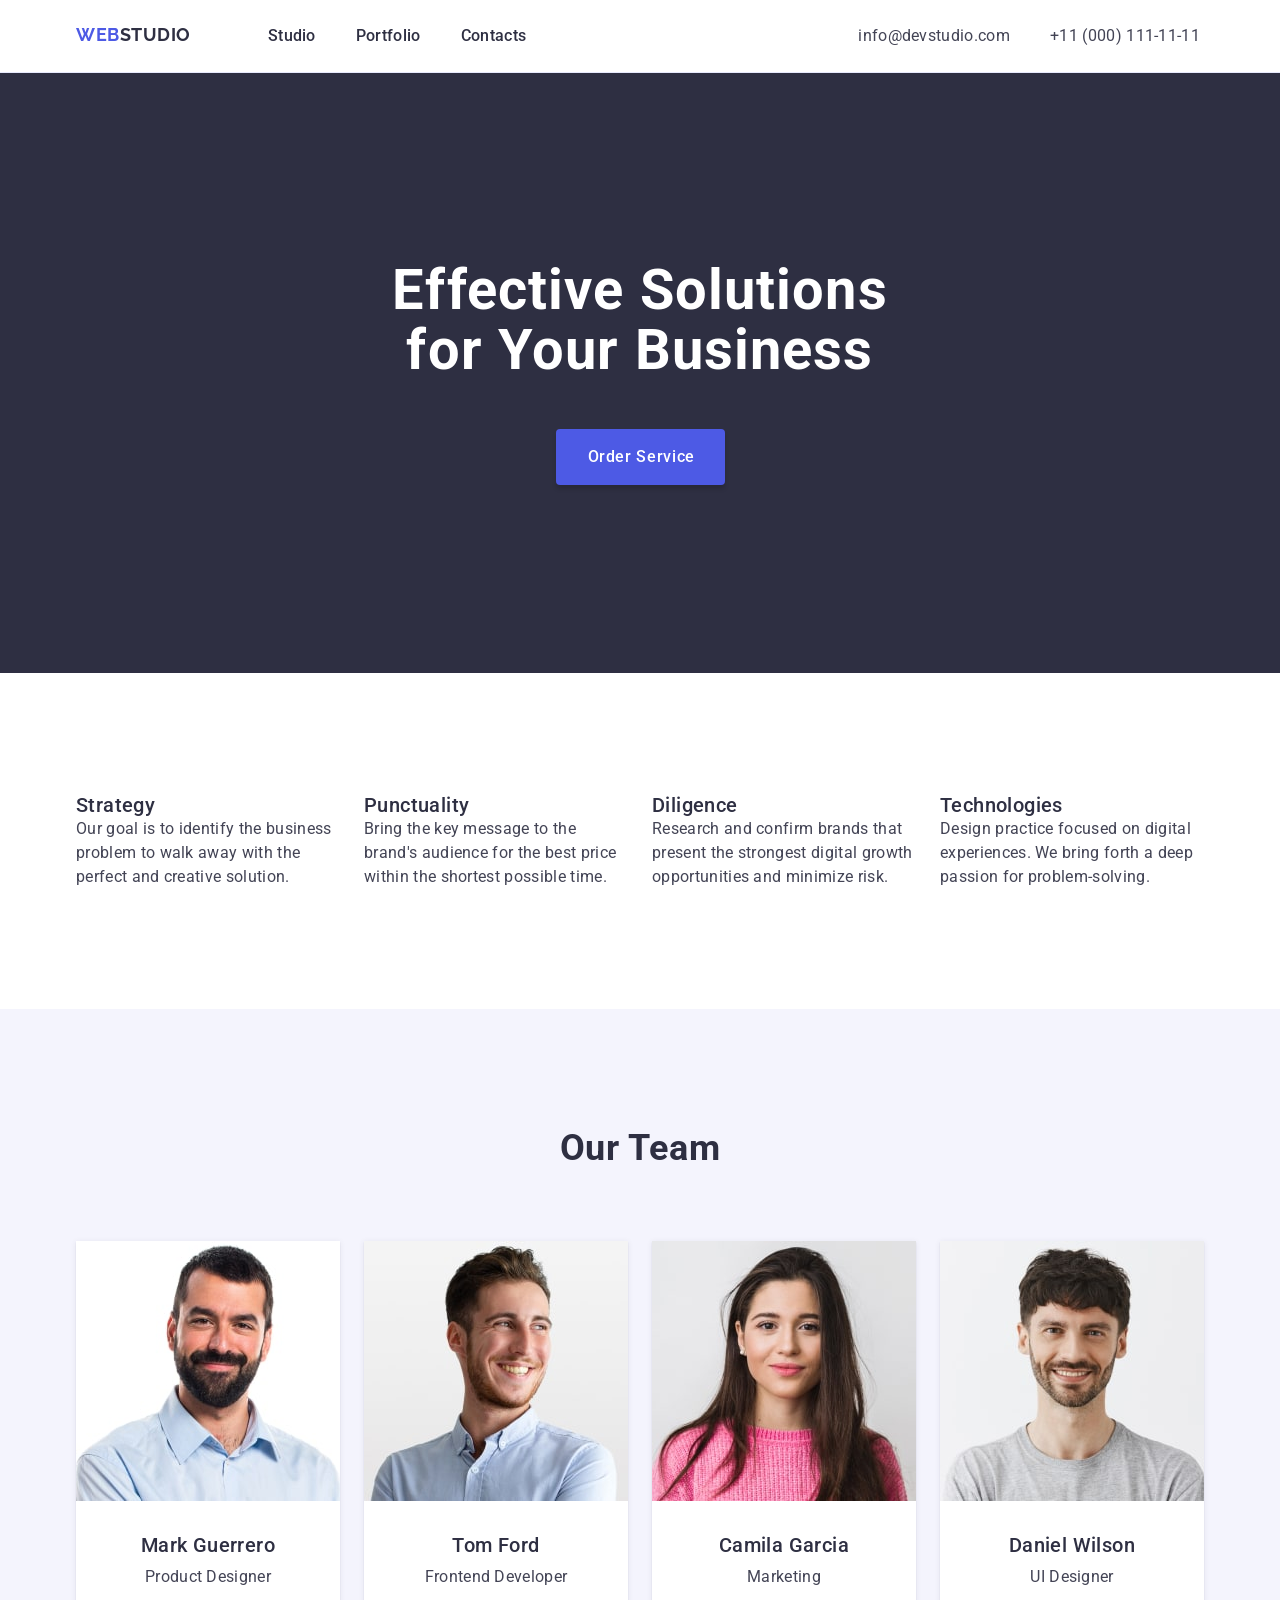
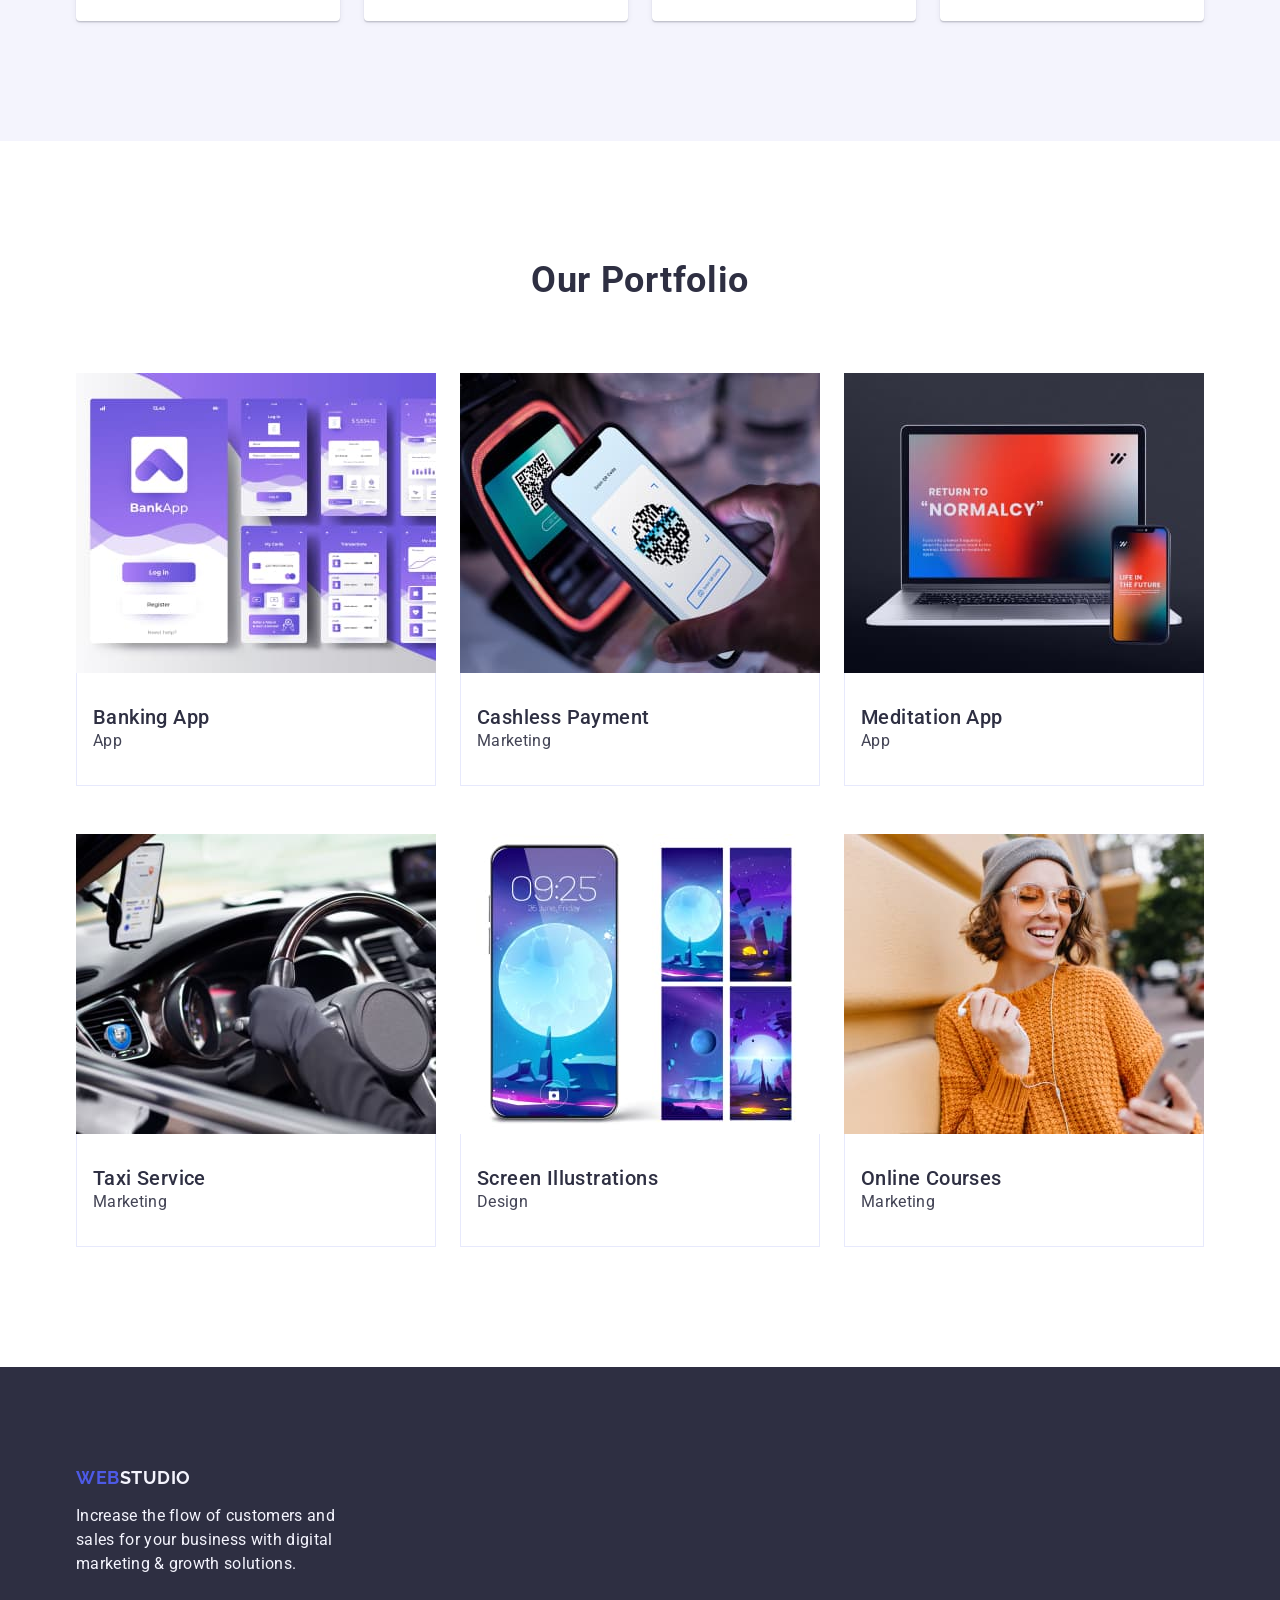
==== commit e7ab058e: "first commit" ====
--- a/index.html
+++ b/index.html
@@ -5,28 +5,30 @@
     <meta http-equiv="X-UA-Compatible" content="IE=edge">
     <meta name="viewport" content="width=device-width, initial-scale=1.0">
     <link rel="stylesheet"
-    href="https://cdnjs.cloudflare.com/ajax/libs/modern-normalize/1.0.0/modern-normalize.min.css"/>
+    href="https://cdnjs.cloudflare.com/ajax/libs/modern-normalize/1.0.0/modern-normalize.min.css">
     <link rel="preconnect" href="https://fonts.googleapis.com">
     <link rel="preconnect" href="https://fonts.gstatic.com" crossorigin>
-    <link href="https://fonts.googleapis.com/css2?family=Raleway:wght@800&family=Roboto:wght@400;500;700;900&display=swap" rel="stylesheet">
-    <link rel="stylesheet" href="./css/styles.css" />
+    <link href="https://fonts.googleapis.com/css2?family=Raleway:wght@700&family=Roboto:wght@400;500;700&display=swap" rel="stylesheet">
+    <link rel="stylesheet" href="./css/styles.css" >
     <title>WEBStudio</title>
 </head>
 <body>
     <header class="header">
         <div class="container">
             <nav>
-                <a class="logo" href="./index.html">WEB<span class="logo-studio">STUDIO</span></a>
+                <a class="logo" href="./index.html">WEB<span class="logo-studio">Studio</span></a>
                 <ul class="list-menu">
                     <li><a class="menu" href="./index.html">Studio</a></li>
-                    <li><a class="menu" href="./portfolio.html">Portfolio</a></li>
-                    <li><a class="menu" href="./index.html">Contacts</a></li>
+                    <li><a class="menu" href="">Portfolio</a></li>
+                    <li><a class="menu" href="">Contacts</a></li>
                 </ul>
             </nav>
-            <ul class="list-contacts">
-                <li><a class="contacts" href=mailto:info@devstudio.com">info@devstudio.com</a></li>
-                <li><a class="contacts" href="tel:+11(111)1111111">+11 (111) 111-11-11</a></li>
-            </ul>
+            <address class="contacts-adr">
+                <ul class="list-contacts">
+                    <li><a class="contacts" href="mailto:info@devstudio.com">info@devstudio.com</a></li>
+                    <li><a class="contacts" href="tel:+110001111111">+11 (000) 111-11-11</a></li>
+                </ul>
+            </address>
         </div>
     </header>
     <main>
@@ -34,9 +36,9 @@
             <div class="container">
                 <h1 class="hero-title">Effective Solutions for Your Business</h1>
                 <button class="button-order" type="button">Order Service</button>
-           </div>
+            </div>
         </section>
-        <section class="benefits">
+        <section class="benefits section">
             <div class="container">
                 <h2 hidden>Benefits</h2>
                 <ul class="benefits-list">
@@ -59,64 +61,97 @@
                 </ul>
             </div>
         </section>
-        <section class="work">
-            <div class="container">
-                <h2 class="work-title">What are we doing</h2>
-                <ul class="work-list">
-                    <li class="work-item">
-                        <img width="360" height="300" src="./images/image1.jpg" alt="Desktop computer">
-                    </li>
-                    <li class="work-item">
-                        <img width="360" height="300" src="./images/image2.jpg" alt="Mobile phone">
-                    </li>
-                    <li class="work-item">
-                        <img width="360" height="300" src="./images/image3.jpg" alt="Notebook and mobile">
-                    </li>
-                </ul>
-            </div>
-        </section>
-        <section class="team">
+        <section class="team section">
             <div class="container">
                 <h2 class="team-title">Our Team</h2>
                 <ul class="team-list">
                     <li class="team-card">
-                        <img width="264" height="260" src="./images/photo1.jpg" alt="Mark Guerrero Product Designer">
-                        <div class="team-card-text">
+                        <img width="264" height="260" src="./images/photo1.jpg" alt="Mark Guerrero, Product Designer">
+                        <div class="team-card-text">      
                             <h3 class="benefits-title">Mark Guerrero</h3>
                             <p class="team-text">Product Designer</p>
                         </div>
                     </li>
                     <li class="team-card">
-                        <img width="264" height="260" src="./images/photo2.jpg" alt="Tom Ford Frontend Developer">
+                        <img width="264" height="260" src="./images/photo2.jpg" alt="Tom Ford Frontend, Developer">
                         <div class="team-card-text">
                             <h3 class="benefits-title">Tom Ford</h3>
                             <p class="team-text">Frontend Developer</p>
                         </div>
                     </li>
                     <li class="team-card">
-                        <img width="264" height="260" src="./images/photo3.jpg" alt="Camila Garcia Marketing">
+                        <img width="264" height="260" src="./images/photo3.jpg" alt="Camila Garcia, Marketing">
                         <div class="team-card-text">
                             <h3 class="benefits-title">Camila Garcia</h3>
                             <p class="team-text">Marketing</p>
                         </div>
                     </li>
                     <li class="team-card">
-                        <img width="264" height="260" src="./images/photo4.jpg" alt="Daniel Wilson UI Designer">
+                        <img width="264" height="260" src="./images/photo4.jpg" alt="Daniel Wilson, UI Designer">
                         <div class="team-card-text">
                             <h3 class="benefits-title">Daniel Wilson</h3>
                             <p class="team-text">UI Designer</p>
                         </div>
                     </li>
                 </ul>
-                </div>
+            </div>
+        </section>
+        <section class="portfolio section">
+            <div class="container">
+                <h2 class="portfolio-title">Our Portfolio</h2>
+                <ul class="portfolio-list">
+                    <li class="portfolio-card">
+                        <img width="360" height="300" src="./images/portfolio1.jpg" alt="Picture banking application">
+                        <div class="portfolio-item">
+                            <h3 class="portfolio-title-card">Banking App</h3>
+                            <p class="portfolio-text">App</p>
+                        </div>
+                    </li>
+                    <li class="portfolio-card">
+                        <img width="360" height="300" src="./images/portfolio2.jpg" alt="Phone and gadget">
+                        <div class="portfolio-item">   
+                            <h3 class="portfolio-title-card">Cashless Payment</h3>
+                            <p class="portfolio-text">Marketing</p>
+                        </div>
+                    </li>
+                    <li class="portfolio-card">
+                        <img width="360" height="300" src="./images/portfolio3.jpg" alt="Picture meditaion application">
+                        <div class="portfolio-item">
+                            <h3 class="portfolio-title-card">Meditation App</h3>
+                            <p class="portfolio-text">App</p>
+                        </div>
+                    </li>
+                    <li class="portfolio-card">
+                        <img width="360" height="300" src="./images/portfolio4.jpg" alt="Taxi Service">
+                        <div class="portfolio-item">
+                            <h3 class="portfolio-title-card">Taxi Service</h3>
+                            <p class="portfolio-text">Marketing</p>
+                        </div>
+                    </li>
+                    <li class="portfolio-card">
+                        <img width="360" height="300" src="./images/portfolio5.jpg" alt="Picture meditaion application">
+                        <div class="portfolio-item">
+                            <h3 class="portfolio-title-card">Screen Illustrations</h3>
+                            <p class="portfolio-text">Design</p>
+                        </div>
+                    </li>
+                    <li class="portfolio-card">
+                        <img width="360" height="300" src="./images/portfolio6.jpg" alt="Picture meditaion application">
+                        <div class="portfolio-item">
+                            <h3 class="portfolio-title-card">Online Courses</h3>
+                            <p class="portfolio-text">Marketing</p>
+                        </div>
+                    </li>
+                </ul>
+            </div>
         </section>
     </main>
     <footer class="footer">
         <div class="container">
-            <a class="logo" href="./index.html">WEB<span class="logo-studio-footer">STUDIO</span></a>
+            <a class="logo" href="./index.html">WEB<span class="logo-studio-footer">Studio</span></a>
             <p class="footer-text">
-                Increase the flow of customers and 
-                sales for your business with digital 
+                Increase the flow of customers and
+                sales for your business with digital
                 marketing & growth solutions.
             </p>
         </div>
--- a/css/styles.css
+++ b/css/styles.css
@@ -1,22 +1,19 @@
-*,
-*::before,
-*::after {
-    box-sizing: border-box;
-}
 :root {
     --textbasecolor:#2e2f42; /* базовый цвет шрифта*/
     --buttonbasecolor:#4d5ae5; /* цвет кнопки, эффекты */
-    --textsecondcolor: #434455; /* второй цвет шрифта*/
+    --textsecondcolor: #404455; /* второй цвет шрифта*/
+    --textbenefitscol:#434455;
     --addtextcolor: #ffffff; /*доп цвет заголовков, кнопок*/
     --buttonbackcol: #404BBF; /*цвет бека кнопки*/
-    --footertextcol: #E7E9FC; /*цвет текста в футере*/
+    --footertextcol: #f4f4fd; /*цвет текста в футере*/
     --footerlogocol: #f4f4fd; /*цвет лого STUDIO в футере*/
 }
 body {
     font-family: 'Roboto', sans-serif;
     font-size: 16px;
     letter-spacing: 0.02em;
-    color: var(--textbasecolor);
+    color: #434455;
+    background-color: #ffffff;
 }
 
 h1,
@@ -29,9 +26,18 @@
     margin: 0;
     padding: 0;
 }
+
+ul,
+ol {
+  list-style-type: none;
+}
+
+img {
+    display: block;
+}
 /* общий стиль хедера для страницы studio и portfolio */
 .header {
-box-shadow: 0px 4px 4px 0px #00000040;
+    border-bottom: 1px solid #E7E9FC;
 }
 .container {
     max-width: 1158px;
@@ -39,15 +45,15 @@
     padding-right: 15px;
     margin: 0 auto;
 }
+
 header .container {
     display: flex;
 }
-.box-contacts {
-    margin-left: auto;
-} 
+
 .header nav {
     display: flex;
 }
+
 .link {
     text-decoration: none;
 }
@@ -64,9 +70,9 @@
 }
 .logo {
     font-family: "Raleway", sans-serif;
-    font-weight: 800;
+    font-weight: 700;
     font-size: 18px;
-    line-height: 1.33;
+    line-height: 1.17;
     letter-spacing: 0.03em;
     text-transform: uppercase;
     text-decoration: none;
@@ -76,18 +82,18 @@
 }
 .logo-studio {
     font-family: "Raleway", sans-serif;
-    font-weight: 800;
+    font-weight: 700;
     font-size: 18px;
-    line-height: 1.33;
+    line-height: 1.17;
     letter-spacing: 0.03em;
     text-transform: uppercase;
     color:var(--textbasecolor);
 }
 .logo-studio-footer {
     font-family: "Raleway", sans-serif;
-    font-weight: 800;
+    font-weight: 700;
     font-size: 18px;
-    line-height: 1.33;
+    line-height: 1.17;
     letter-spacing: 0.03em;
     text-transform: uppercase;
     color: var(--footerlogocol);
@@ -103,10 +109,10 @@
     padding: 24px 0px 24px 0px;
 }
 .menu:hover {
-    color :var(--textsecondcolor);
+    color :var(--buttonbackcol);
 }
 .menu:focus {
-    color: var(--buttonbasecolor);
+    color: var(--buttonbackcol);
 }
 .list-contacts {
     list-style: none;
@@ -114,65 +120,72 @@
     display: flex;
     padding: 0;
     margin: 0 0 0 332px;
-    /*margin-left: auto;*/
+}
+.contacts-adr {
+    font-style: normal;
 }
 .contacts {
 line-height: 1.5;
 letter-spacing: 0.02em;
 text-decoration: none;
-color:var(--textsecondcolor);
+font-style: normal;
+color:#434455;
 display : block;
-padding: 24px 0px 24px 0px;
+padding: 24px 0px 24px 0px
 }
 .contacts:hover, .contacts:focus {
-    color: var(--buttonbasecolor);
-}
-/* конец общего хедера */
+    color: var(--buttonbackcol);
+}
+/* конец хедера */
 /* страница Studio */
+.hero {
+    background: var(--textbasecolor);
+    padding: 188px 0 188px 0;
+}
 .hero .container {
     display: flex;
     flex-direction: column;
     align-items: center;
-   /* padding: 192px 318px 192px 318px;*/
-}
-.hero {
-    background: var(--textbasecolor);
-    padding: 192px 0 192px 0;
+
 }
 .hero-title {
     font-weight: 700;
     font-size: 56px;
     line-height: 1.07;
     letter-spacing: 0.02em;
+    text-align: center;
     width: 496px;
     color: var(--addtextcolor);  
 }
 .button-order {
-    font-family: inherit;
+    font-family: inherit;;
     font-weight: 500;
     font-size: 16px;
-    line-height: 1.19;
+    line-height: 1.5;
     letter-spacing: 0.04em;
     color: var(--addtextcolor);
     background-color: var(--buttonbasecolor);
     cursor:pointer;
-    width: 170px;
-    height: 51px;
-    gap: 10px;
+    width:169px;
+    height: 56px;      
+    white-space: nowrap; 
     border-radius: 4px;
-    padding: 16px, 32px, 16px, 32px;
+    padding: 16px 32px;
     margin-top: 48px;
-    box-shadow: 0px 4px 4px 0px #00000026;
-    border: 2px solid var(--buttonbasecolor);
+    box-shadow: 0 4px 4px rgba(0, 0, 0, 0.15);
+    border: 0px solid var(--buttonbasecolor);     
 }
 .button-order:hover {
-    background-color: var(--buttonbasecolor);
+    background-color: var(--buttonbackcol);
 }
 .button-order:focus {
     background-color: var(--buttonbackcol);
 }
+.section {
+    padding: 120px 0px;
+}
 .benefits {
-    padding: 120px 0px 120px 0px;
+
 }
 .benefits-title {
     font-weight: 500;
@@ -192,153 +205,122 @@
 .benefits-item {
     width: 264px;
 }
+
 .benefits-text {
     line-height: 1.5;
-    margin-top: 8px;
-    color:var(--textsecondcolor);
-}
-.work {
-    padding: 0px 0px 120px 0px;
-}
-.work .container {
+    color:var(--textbenefitscol);
+}
+
+.team {
+    background-color: #F4F4FD;
+    margin-top: 0px;
+}
+
+.team .container {
     display: flex;
     flex-direction: column;
     align-items: center;
 }
-.work-title {
-    font-weight: 500;
+
+.team-text {
+    line-height: 1.5;
+    color:var(--textbenefitscol);
+    margin-top: 8px;
+}
+
+.team-title {
+    font-weight: 700;
     font-size: 36px;
-    line-height: 1.1;
+    line-height: 1.11;
     letter-spacing: 0.02em;
     color: var(--textbasecolor);
     text-transform: capitalize;
-}
-.work-list {
+    text-align: center;
+}
+.team-list {
     list-style: none;
     display: flex;
     margin: 72px 0 0 0;
     padding: 0;
     gap: 24px;
 }
-.team {
-    background-color: #F4F4FD ;
-    margin-top: 0px;
-    padding: 120px 0 120px 0;
-}
-.team-text {
-    color:var(--textsecondcolor);
-    margin-top: 8px;
-}
-.team .container {
-    display: flex;
-    flex-direction: column;
-    align-items: center;
-}
-.team-title {
-    font-weight: 500;
-    font-size: 36px;
-    line-height: 1.1;
-    letter-spacing: 0.02em;
-    color: var(--textbasecolor);
-    text-transform: capitalize;
-   /* margin-top: 120px;*/
-}
-.team-list {
-    list-style: none;
-    display: flex;
-    margin: 72px 0 0 0;
-    padding: 0;
-    gap: 24px;
-}
-.team-card {
+.team-card { 
+    background-color: #ffffff;
+    overflow: hidden;
     border-bottom-left-radius:  4px;
     border-bottom-right-radius:  4px;
-    box-shadow: 0px 2px 1px 0px rgba(46, 47, 66, 0.08);
-    box-shadow: 0px 1px 1px 0px rgba(46, 47, 66, 0.16);
-    box-shadow: 0px 1px 6px 0px rgba(46, 47, 66, 0.08); 
-    background-color: #ffffff;
-    overflow: hidden;
-}
+    box-shadow:  0px 2px 1px rgba(46, 47, 66, 0.08),
+        0px 1px 1px rgba(46, 47, 66, 0.16),
+        0px 1px 6px rgba(46, 47, 66, 0.08);
+}
+
 .team-card-text {
     display: flex;
     flex-direction: column;
     align-items: center;
     padding: 32px 16px 32px 16px;
 }
+
+/* секция Portfolio */
+.portfolio {
+
+}
+.portfolio-title {
+    font-weight: 700;
+    font-size: 36px;
+    line-height: 1.11;
+    letter-spacing: 0.02em;
+    color: var(--textbasecolor);
+    text-transform: capitalize;
+    text-align: center;
+}
+.portfolio-list {
+    display: flex;
+    flex-wrap: wrap;
+    padding: 0;
+    margin: 72px 0 0 0;
+    column-gap: 24px;
+    row-gap: 48px;
+}
+
+.portfolio-card {
+    list-style: none;
+}
+.portfolio-item {
+    background-color: #ffffff;
+    padding: 32px 0px 32px 16px;
+    border-left: 1px solid #E7E9FC;
+    border-right: 1px solid #E7E9FC;
+    border-bottom: 1px solid #E7E9FC;
+    /* box-shadow: 0px 1px 6px rgba(46, 47, 66, 0.08), 
+    0px 1px 1px rgba(46, 47, 66, 0.16), 
+    0px 2px 1px rgba(46, 47, 66, 0.08); */
+    border-top: none;
+}
+.portfolio-title-card {
+    font-weight: 500;
+    font-size: 20px;
+    line-height: 1.2;
+    letter-spacing: 0.02em;
+    color:var(--textbasecolor);
+}
+.portfolio-text {
+    line-height: 1.5;
+    letter-spacing: 0.02em;
+    color: var(--textbenefitscol);
+}
 /* общий футер */
 .footer {
     background-color: var(--textbasecolor);
-    padding: 100px 0px 100px 0px;
+    padding: 100px 0px;
+}
+footer .logo{
+    padding: 0;
 }
 .footer-text {
     line-height: 1.5;
+    color: var(--footertextcol);
     margin-top: 16px;
     width: 264px;
-    color: var(--footertextcol);
 }
 /* конец общего футера */
-/* страница Portfolio */
-.portfolio {
-    padding: 96px 0 120px 0;
-}
-.portfolio-buttons-list {
-    list-style: none;
-    display: flex;
-    justify-content: center;
-    column-gap: 24px;
-    padding: 0;
-    margin: 0;
-}
-.button-filter {
-    font-family: inherit;
-    font-weight: 500;
-    font-size: 16px;
-    line-height: 1.2;
-    letter-spacing: 0.04em;
-    color: var(--buttonbasecolor);
-    cursor:pointer;
-    border-radius: 4px;
-    border-color: #E7E9FC;
-    border-width: 1px;
-    border-style: inset;
-    border: none;
-    padding: 8px 16px 8px 16px;
-    background-color:#F4F4FD;
-}
-.button-filter:hover, .button-filter:focus {
-    background: var(--buttonbasecolor);
-    color : var(--addtextcolor)
-}
-.portfolio-list {
-    display: flex;
-    flex-wrap: wrap;
-    padding: 0;
-    margin: 72px 0 0 0;
-    column-gap: 24px;
-    row-gap: 48px;
-}
-img {
-    display: block;
-}
-.portfolio-card {
-    list-style: none;
-}
-.portfolio-item {
-    padding: 32px 0px 32px 16px;
-    border: 0.5px solid #F4F4FD;
-    background-color: #ffffff;
-    box-shadow: 0px 1px 6px rgba(46, 47, 66, 0.08), 
-    0px 1px 1px rgba(46, 47, 66, 0.16), 
-    0px 2px 1px rgba(46, 47, 66, 0.08);
-}
-.portfolio-title {
-    font-weight: 500;
-    font-size: 20px;
-    line-height: 1.2;
-    letter-spacing: 0.02em;
-    color:var(--textbasecolor);
-}
-.portfolio-text {
-    margin-top: 8px;
-    color: var(--textsecondcolor);
-}
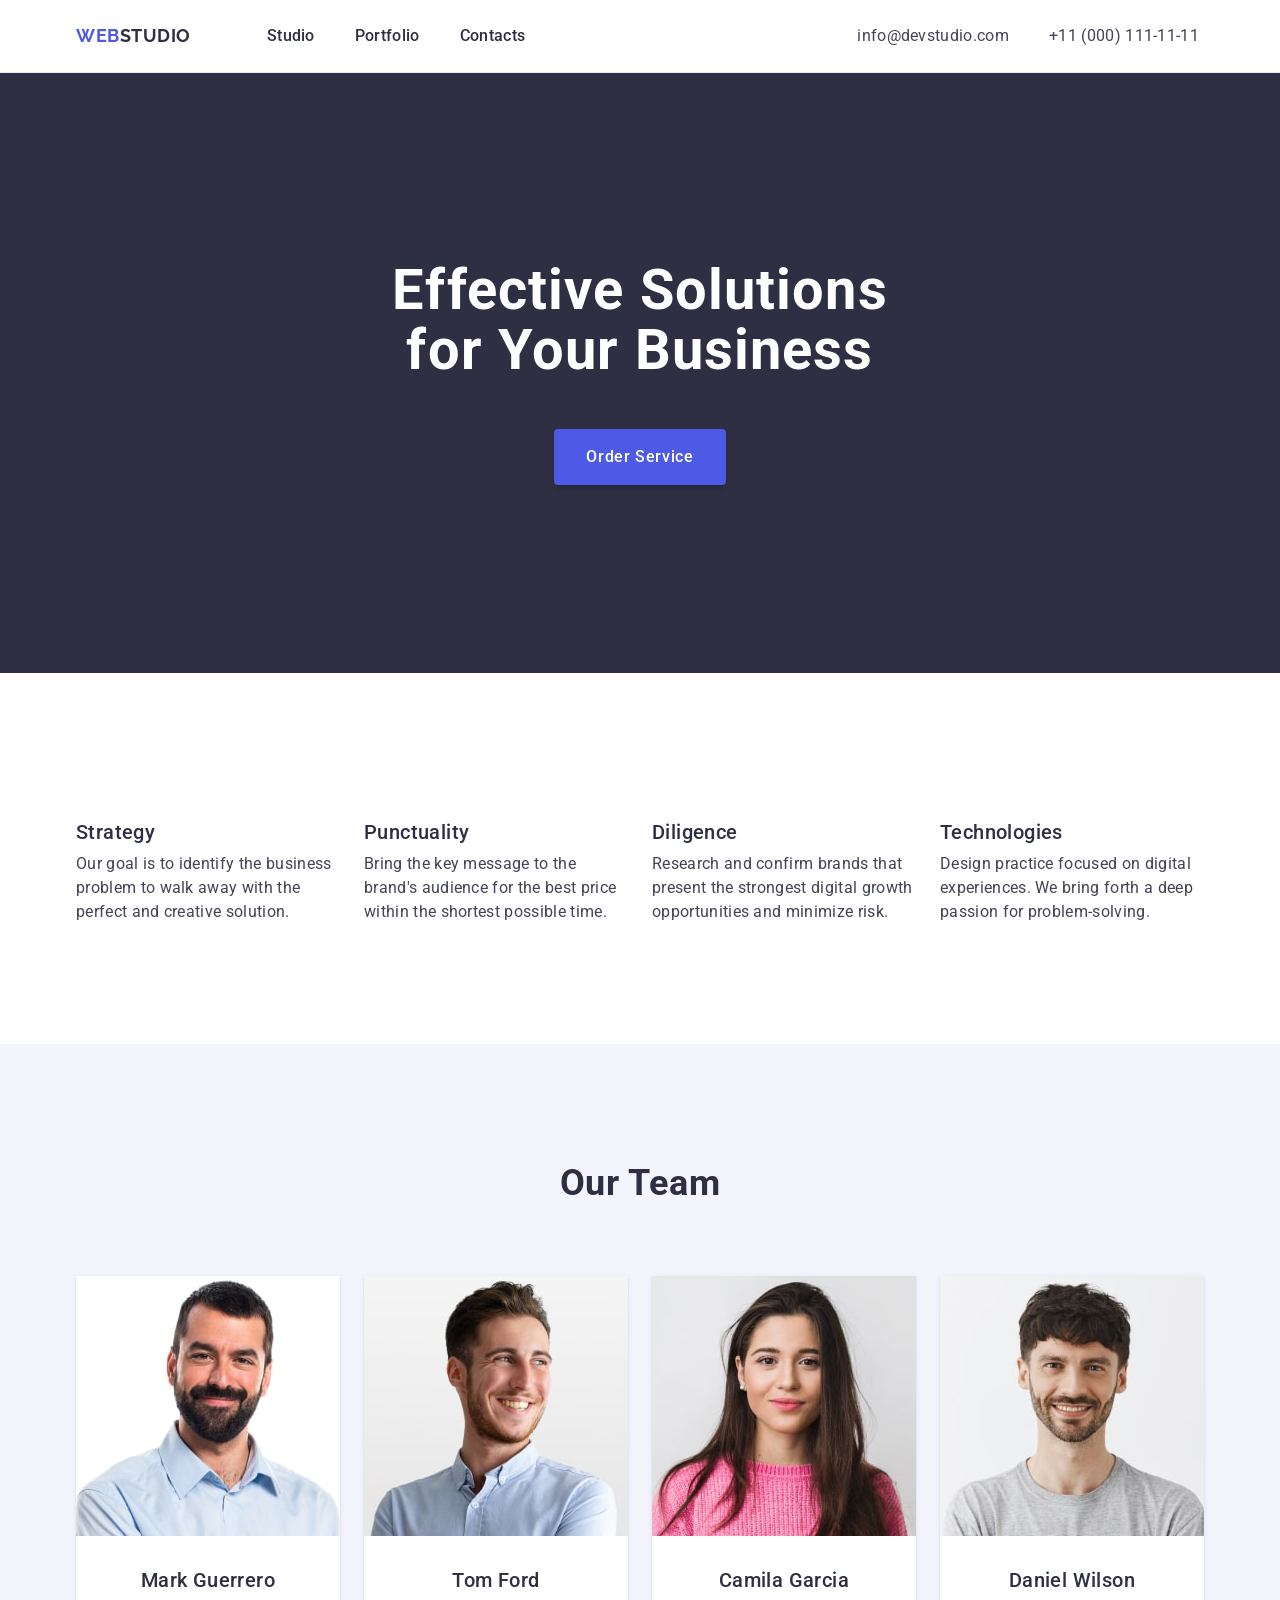
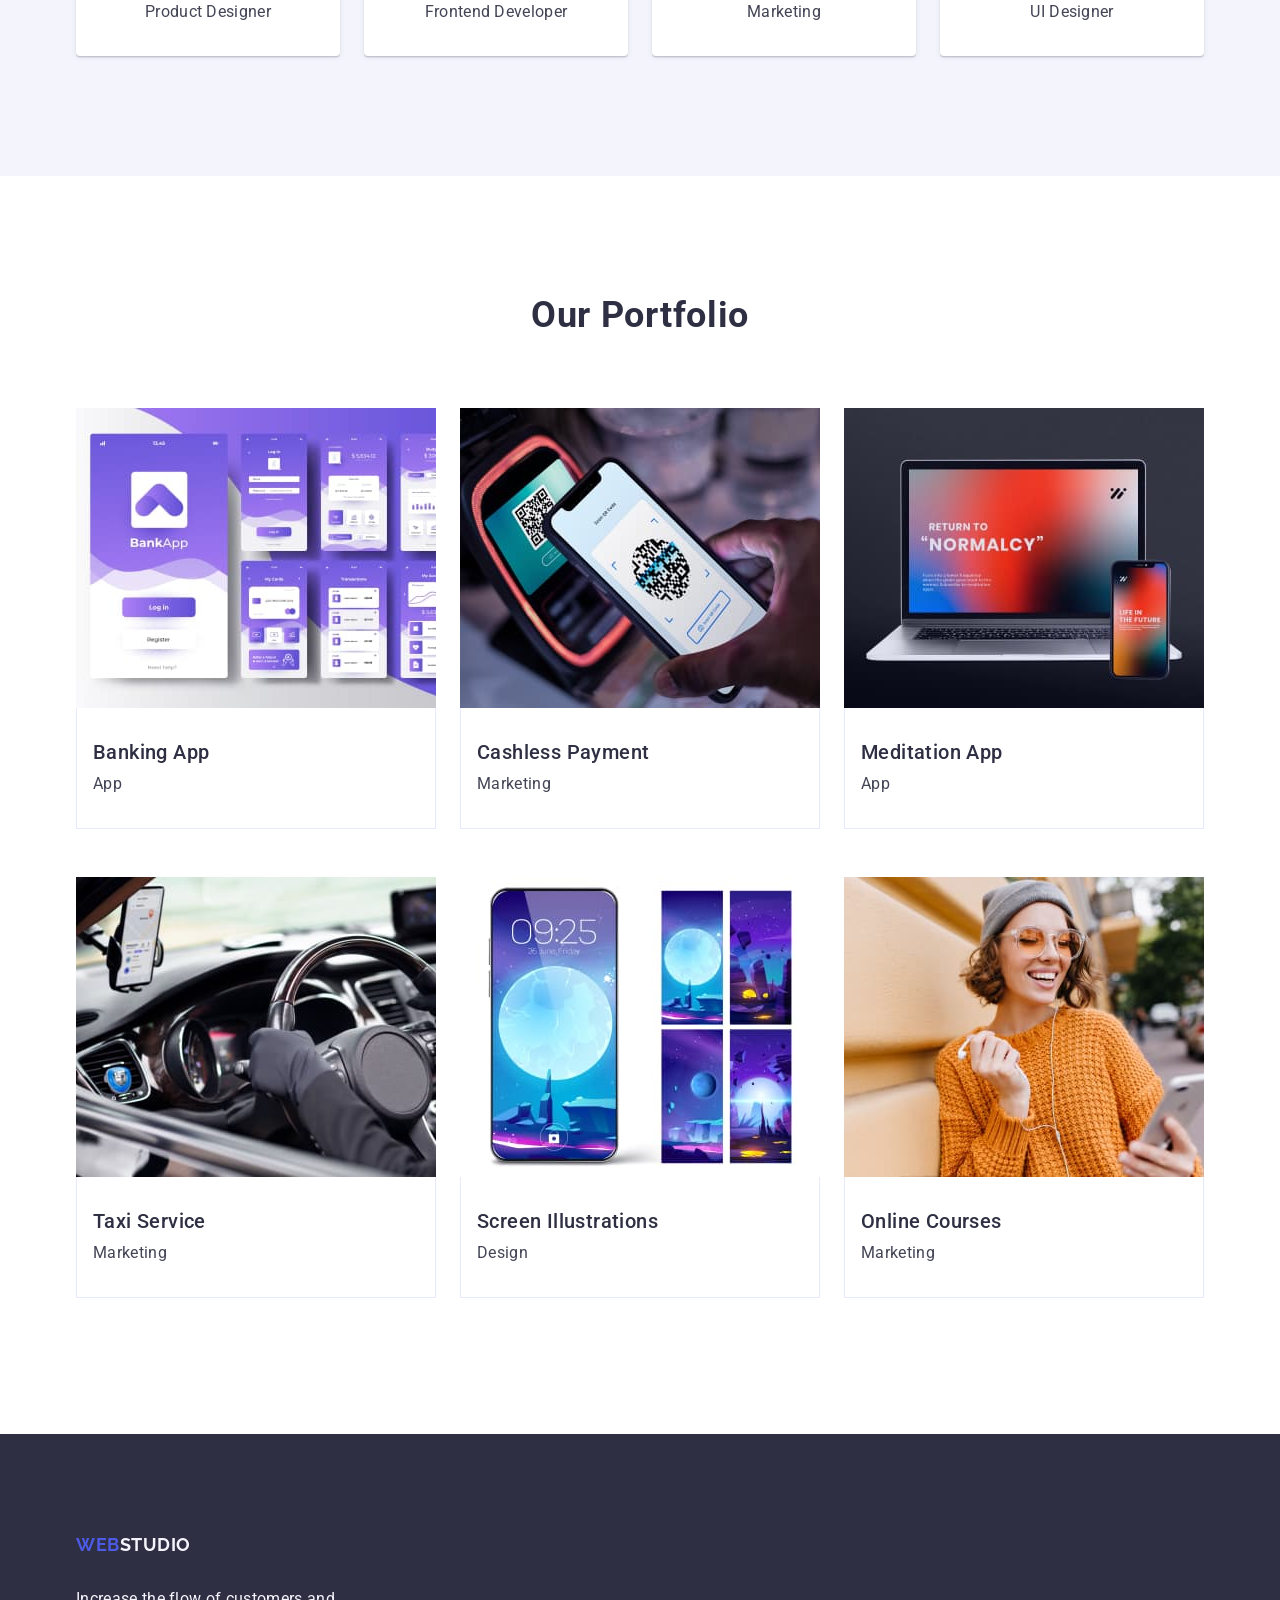
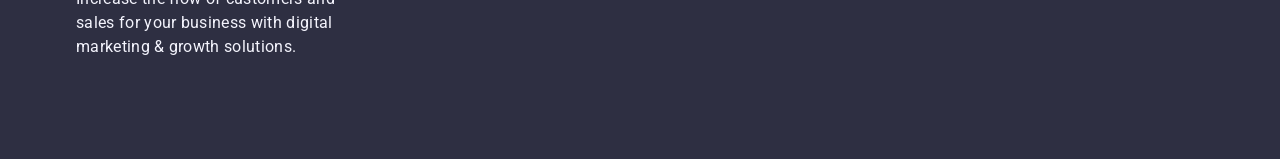
==== commit ce7640ec: "update" ====
--- a/index.html
+++ b/index.html
@@ -15,7 +15,7 @@
 <body>
     <header class="header">
         <div class="container">
-            <nav>
+            <nav class="nav-header">
                 <a class="logo" href="./index.html">WEB<span class="logo-studio">Studio</span></a>
                 <ul class="list-menu">
                     <li><a class="menu" href="./index.html">Studio</a></li>
@@ -38,9 +38,9 @@
                 <button class="button-order" type="button">Order Service</button>
             </div>
         </section>
-        <section class="benefits section">
+        <section class="section">
             <div class="container">
-                <h2 hidden>Benefits</h2>
+                <h2 class="benefits">Benefits</h2>
                 <ul class="benefits-list">
                     <li class="benefits-item">
                         <h3 class="benefits-title">Strategy</h3>
@@ -68,28 +68,28 @@
                     <li class="team-card">
                         <img width="264" height="260" src="./images/photo1.jpg" alt="Mark Guerrero, Product Designer">
                         <div class="team-card-text">      
-                            <h3 class="benefits-title">Mark Guerrero</h3>
+                            <h3 class="team-card-title">Mark Guerrero</h3>
                             <p class="team-text">Product Designer</p>
                         </div>
                     </li>
                     <li class="team-card">
                         <img width="264" height="260" src="./images/photo2.jpg" alt="Tom Ford Frontend, Developer">
                         <div class="team-card-text">
-                            <h3 class="benefits-title">Tom Ford</h3>
+                            <h3 class="team-card-title">Tom Ford</h3>
                             <p class="team-text">Frontend Developer</p>
                         </div>
                     </li>
                     <li class="team-card">
                         <img width="264" height="260" src="./images/photo3.jpg" alt="Camila Garcia, Marketing">
                         <div class="team-card-text">
-                            <h3 class="benefits-title">Camila Garcia</h3>
+                            <h3 class="team-card-title">Camila Garcia</h3>
                             <p class="team-text">Marketing</p>
                         </div>
                     </li>
                     <li class="team-card">
                         <img width="264" height="260" src="./images/photo4.jpg" alt="Daniel Wilson, UI Designer">
                         <div class="team-card-text">
-                            <h3 class="benefits-title">Daniel Wilson</h3>
+                            <h3 class="team-card-title">Daniel Wilson</h3>
                             <p class="team-text">UI Designer</p>
                         </div>
                     </li>
@@ -148,7 +148,7 @@
     </main>
     <footer class="footer">
         <div class="container">
-            <a class="logo" href="./index.html">WEB<span class="logo-studio-footer">Studio</span></a>
+            <a class="logo footer-link" href="./index.html">WEB<span class="logo-studio-footer">Studio</span></a>
             <p class="footer-text">
                 Increase the flow of customers and
                 sales for your business with digital
--- a/css/styles.css
+++ b/css/styles.css
@@ -50,8 +50,9 @@
     display: flex;
 }
 
-.header nav {
-    display: flex;
+.nav-header {
+    display: flex;
+    align-items: center;
 }
 
 .link {
@@ -66,7 +67,7 @@
     display: flex;
     align-items: center;
     padding: 0; 
-    margin: 0px 0px 0px 77px;
+    margin: 0;
 }
 .logo {
     font-family: "Raleway", sans-serif;
@@ -78,7 +79,7 @@
     text-decoration: none;
     color: var(--buttonbasecolor);
     padding: 24px 0px 24px 0px;
-    margin: 0;
+    margin-right: 76px;
 }
 .logo-studio {
     font-family: "Raleway", sans-serif;
@@ -154,7 +155,7 @@
     line-height: 1.07;
     letter-spacing: 0.02em;
     text-align: center;
-    width: 496px;
+    max-width: 496px;
     color: var(--addtextcolor);  
 }
 .button-order {
@@ -166,14 +167,14 @@
     color: var(--addtextcolor);
     background-color: var(--buttonbasecolor);
     cursor:pointer;
-    width:169px;
+    min-width:169px;
     height: 56px;      
     white-space: nowrap; 
     border-radius: 4px;
     padding: 16px 32px;
     margin-top: 48px;
     box-shadow: 0 4px 4px rgba(0, 0, 0, 0.15);
-    border: 0px solid var(--buttonbasecolor);     
+    border: none;     
 }
 .button-order:hover {
     background-color: var(--buttonbackcol);
@@ -185,14 +186,19 @@
     padding: 120px 0px;
 }
 .benefits {
-
-}
+    visibility: hidden;
+}
+.benefits-item {
+    width: calc((100% - 72px) / 4);
+}
+
 .benefits-title {
     font-weight: 500;
     font-size: 20px;
     line-height: 1.2;
     letter-spacing: 0.02em;
     color:var(--textbasecolor);
+    margin-bottom: 8px;
 }
 .benefits-list {
     list-style: none;
@@ -201,9 +207,6 @@
     padding: 0;
     justify-content: space-between;
     gap: 24px;
-}
-.benefits-item {
-    width: 264px;
 }
 
 .benefits-text {
@@ -222,12 +225,6 @@
     align-items: center;
 }
 
-.team-text {
-    line-height: 1.5;
-    color:var(--textbenefitscol);
-    margin-top: 8px;
-}
-
 .team-title {
     font-weight: 700;
     font-size: 36px;
@@ -236,19 +233,20 @@
     color: var(--textbasecolor);
     text-transform: capitalize;
     text-align: center;
+    margin-bottom: 72px;
 }
 .team-list {
     list-style: none;
     display: flex;
-    margin: 72px 0 0 0;
+    margin: 0;
     padding: 0;
     gap: 24px;
 }
 .team-card { 
     background-color: #ffffff;
     overflow: hidden;
-    border-bottom-left-radius:  4px;
-    border-bottom-right-radius:  4px;
+    width: calc((100% - 72px) / 4);
+    border-radius: 0px 0px 4px 4px;
     box-shadow:  0px 2px 1px rgba(46, 47, 66, 0.08),
         0px 1px 1px rgba(46, 47, 66, 0.16),
         0px 1px 6px rgba(46, 47, 66, 0.08);
@@ -258,8 +256,26 @@
     display: flex;
     flex-direction: column;
     align-items: center;
-    padding: 32px 16px 32px 16px;
-}
+    padding: 32px 0;
+}
+
+.team-card-title {
+    font-weight: 500;
+    font-size: 20px;
+    line-height: 1.2;
+    letter-spacing: 0.02em;
+    color:var(--textbasecolor);
+    text-align: center;
+    margin-bottom: 8px;
+}
+
+.team-text {
+    line-height: 1.5;
+    text-align: center; 
+    color:var(--textbenefitscol);
+}
+
+
 
 /* секция Portfolio */
 .portfolio {
@@ -273,22 +289,23 @@
     color: var(--textbasecolor);
     text-transform: capitalize;
     text-align: center;
+    margin-bottom:72px;
 }
 .portfolio-list {
     display: flex;
     flex-wrap: wrap;
     padding: 0;
-    margin: 72px 0 0 0;
     column-gap: 24px;
     row-gap: 48px;
 }
 
 .portfolio-card {
     list-style: none;
+    width: calc((100% - 48px) / 3);
 }
 .portfolio-item {
     background-color: #ffffff;
-    padding: 32px 0px 32px 16px;
+    padding: 32px 16px;
     border-left: 1px solid #E7E9FC;
     border-right: 1px solid #E7E9FC;
     border-bottom: 1px solid #E7E9FC;
@@ -303,6 +320,7 @@
     line-height: 1.2;
     letter-spacing: 0.02em;
     color:var(--textbasecolor);
+    margin-bottom: 8px;
 }
 .portfolio-text {
     line-height: 1.5;
@@ -317,6 +335,10 @@
 footer .logo{
     padding: 0;
 }
+.footer-link {
+    display: inline-block;
+    margin-bottom: 16px;
+}
 .footer-text {
     line-height: 1.5;
     color: var(--footertextcol);
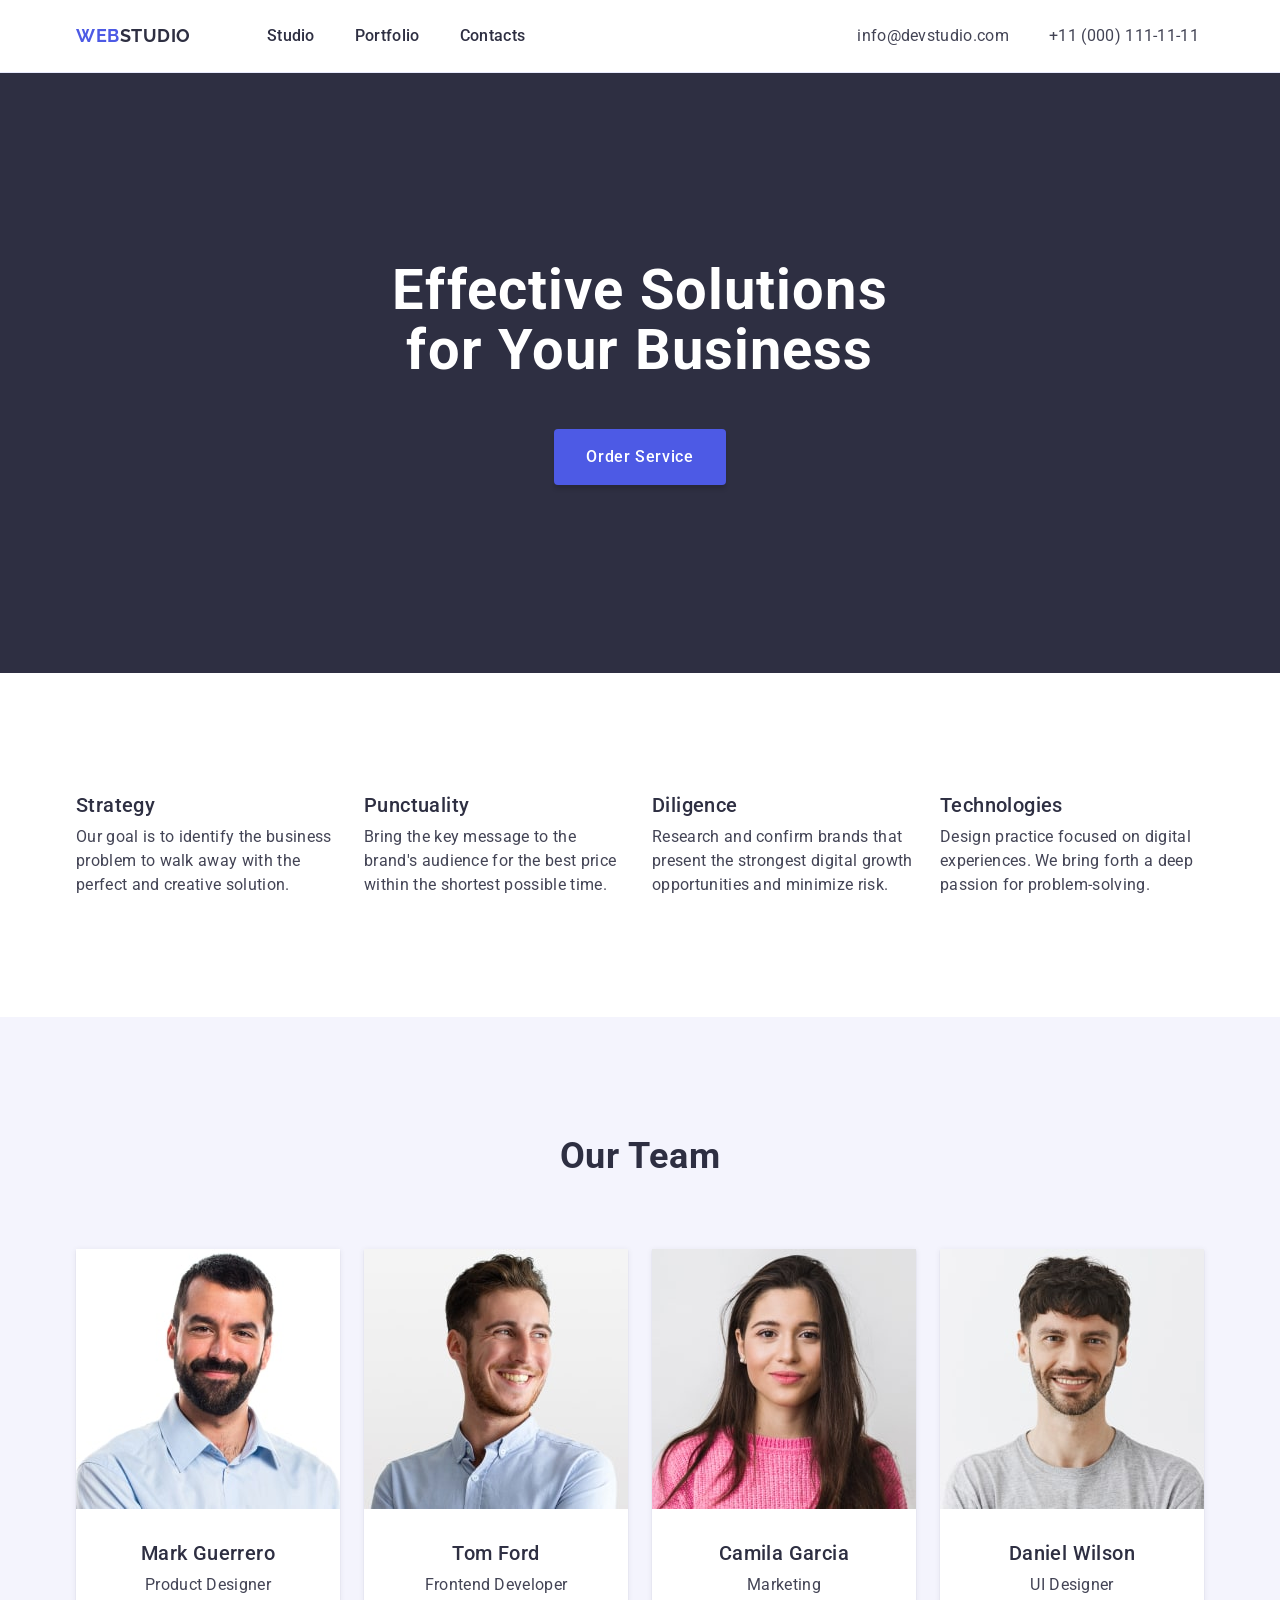
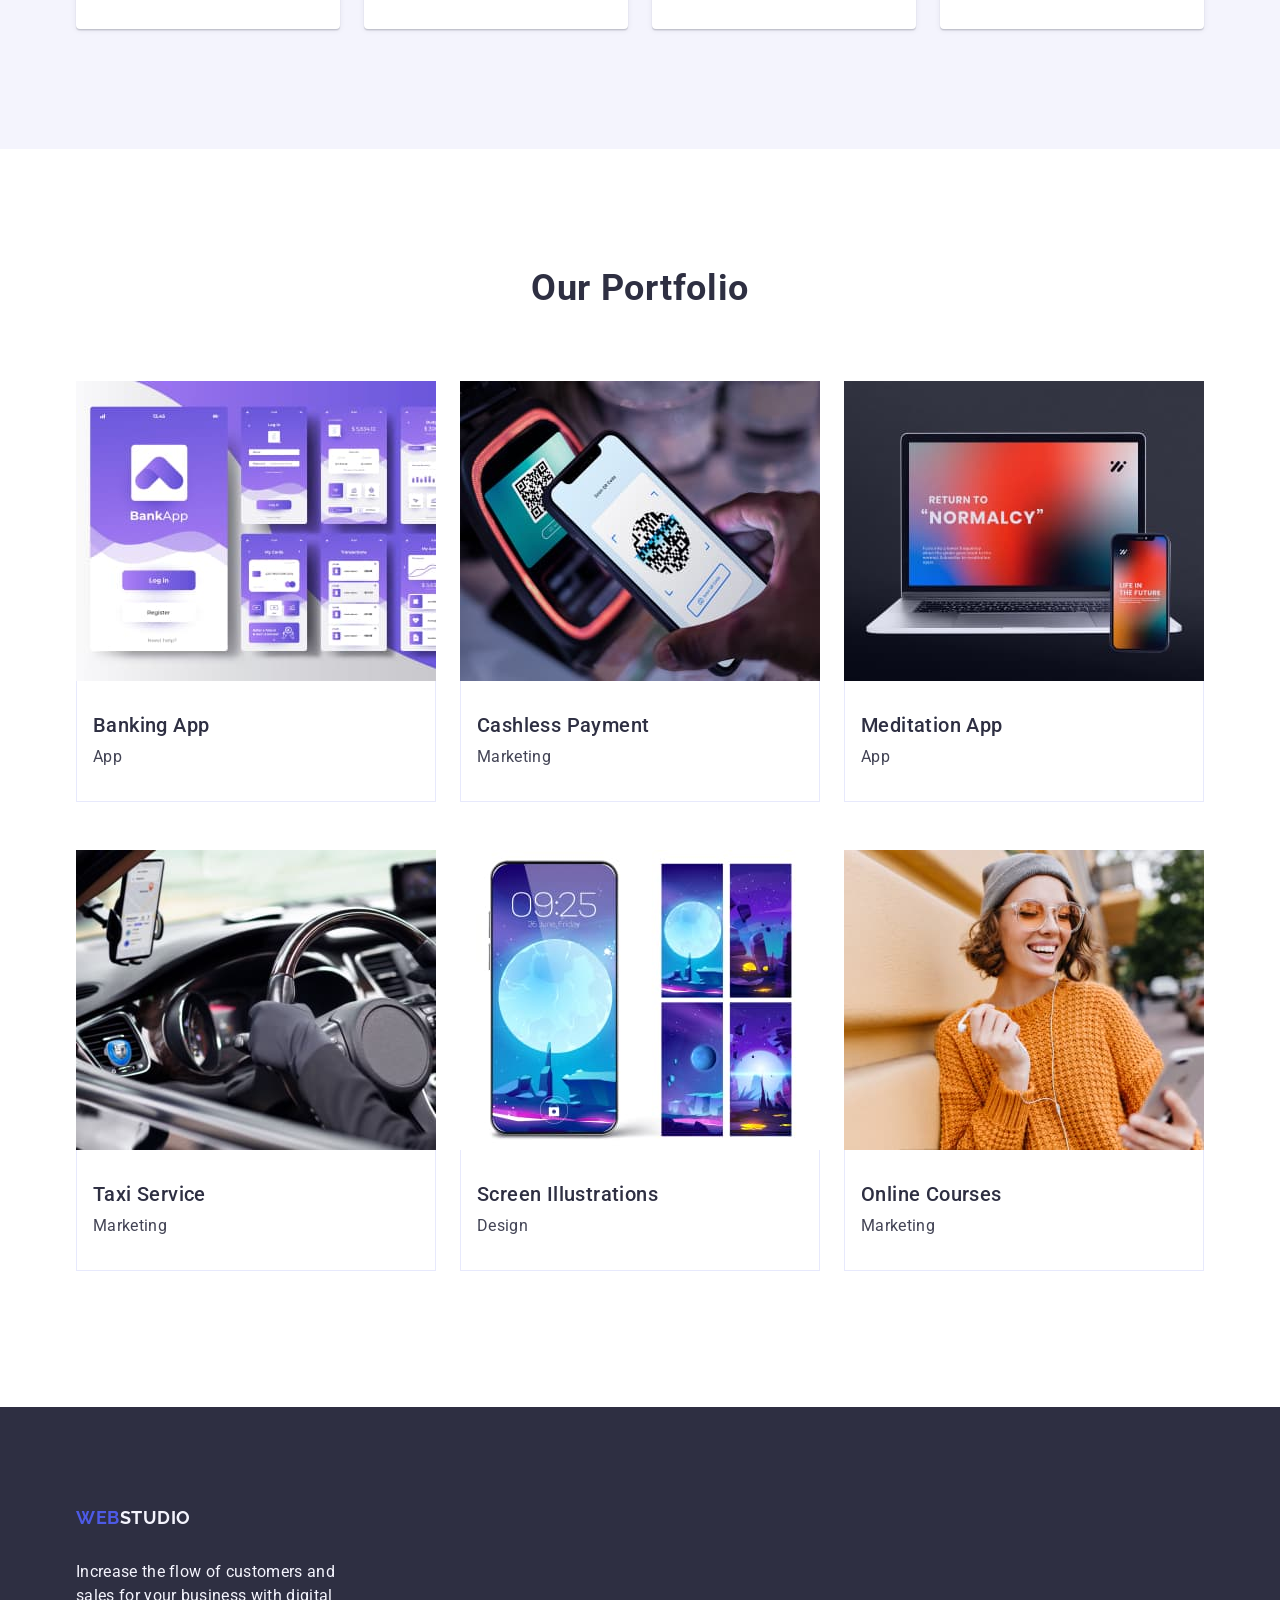
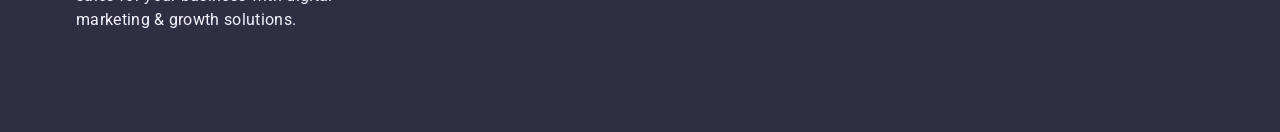
==== commit 1ff3b8e2: "update visually-hidden" ====
--- a/index.html
+++ b/index.html
@@ -38,9 +38,9 @@
                 <button class="button-order" type="button">Order Service</button>
             </div>
         </section>
-        <section class="section">
+        <section class="benefits section">
             <div class="container">
-                <h2 class="benefits">Benefits</h2>
+                <h2 class="visually-hidden">Benefits</h2>
                 <ul class="benefits-list">
                     <li class="benefits-item">
                         <h3 class="benefits-title">Strategy</h3>
--- a/css/styles.css
+++ b/css/styles.css
@@ -186,7 +186,19 @@
     padding: 120px 0px;
 }
 .benefits {
-    visibility: hidden;
+    
+}
+.visually-hidden {
+  position: absolute;
+  width: 1px;
+  height: 1px;
+  margin: -1px;
+  border: 0;
+  padding: 0;
+  white-space: nowrap;
+  clip-path: inset(100%);
+  clip: rect(0, 0, 0, 0);
+  overflow: hidden;
 }
 .benefits-item {
     width: calc((100% - 72px) / 4);
